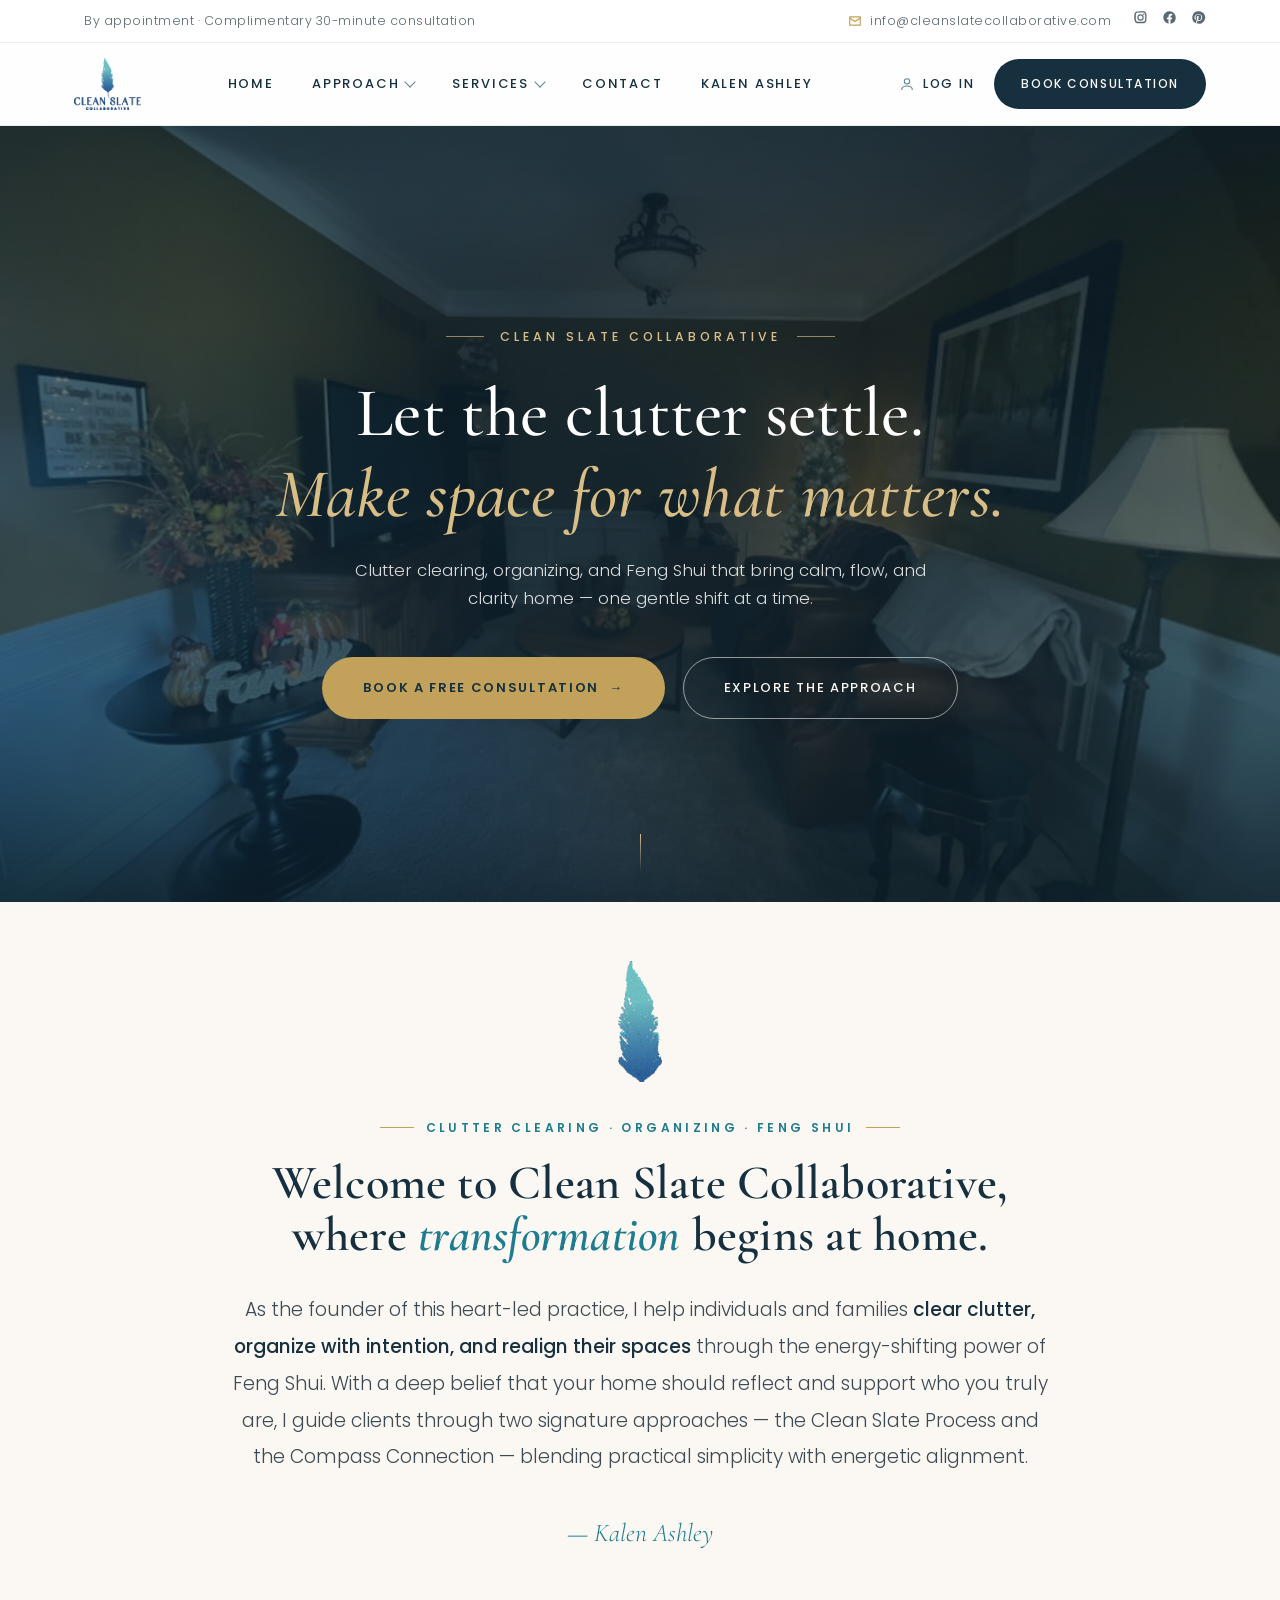
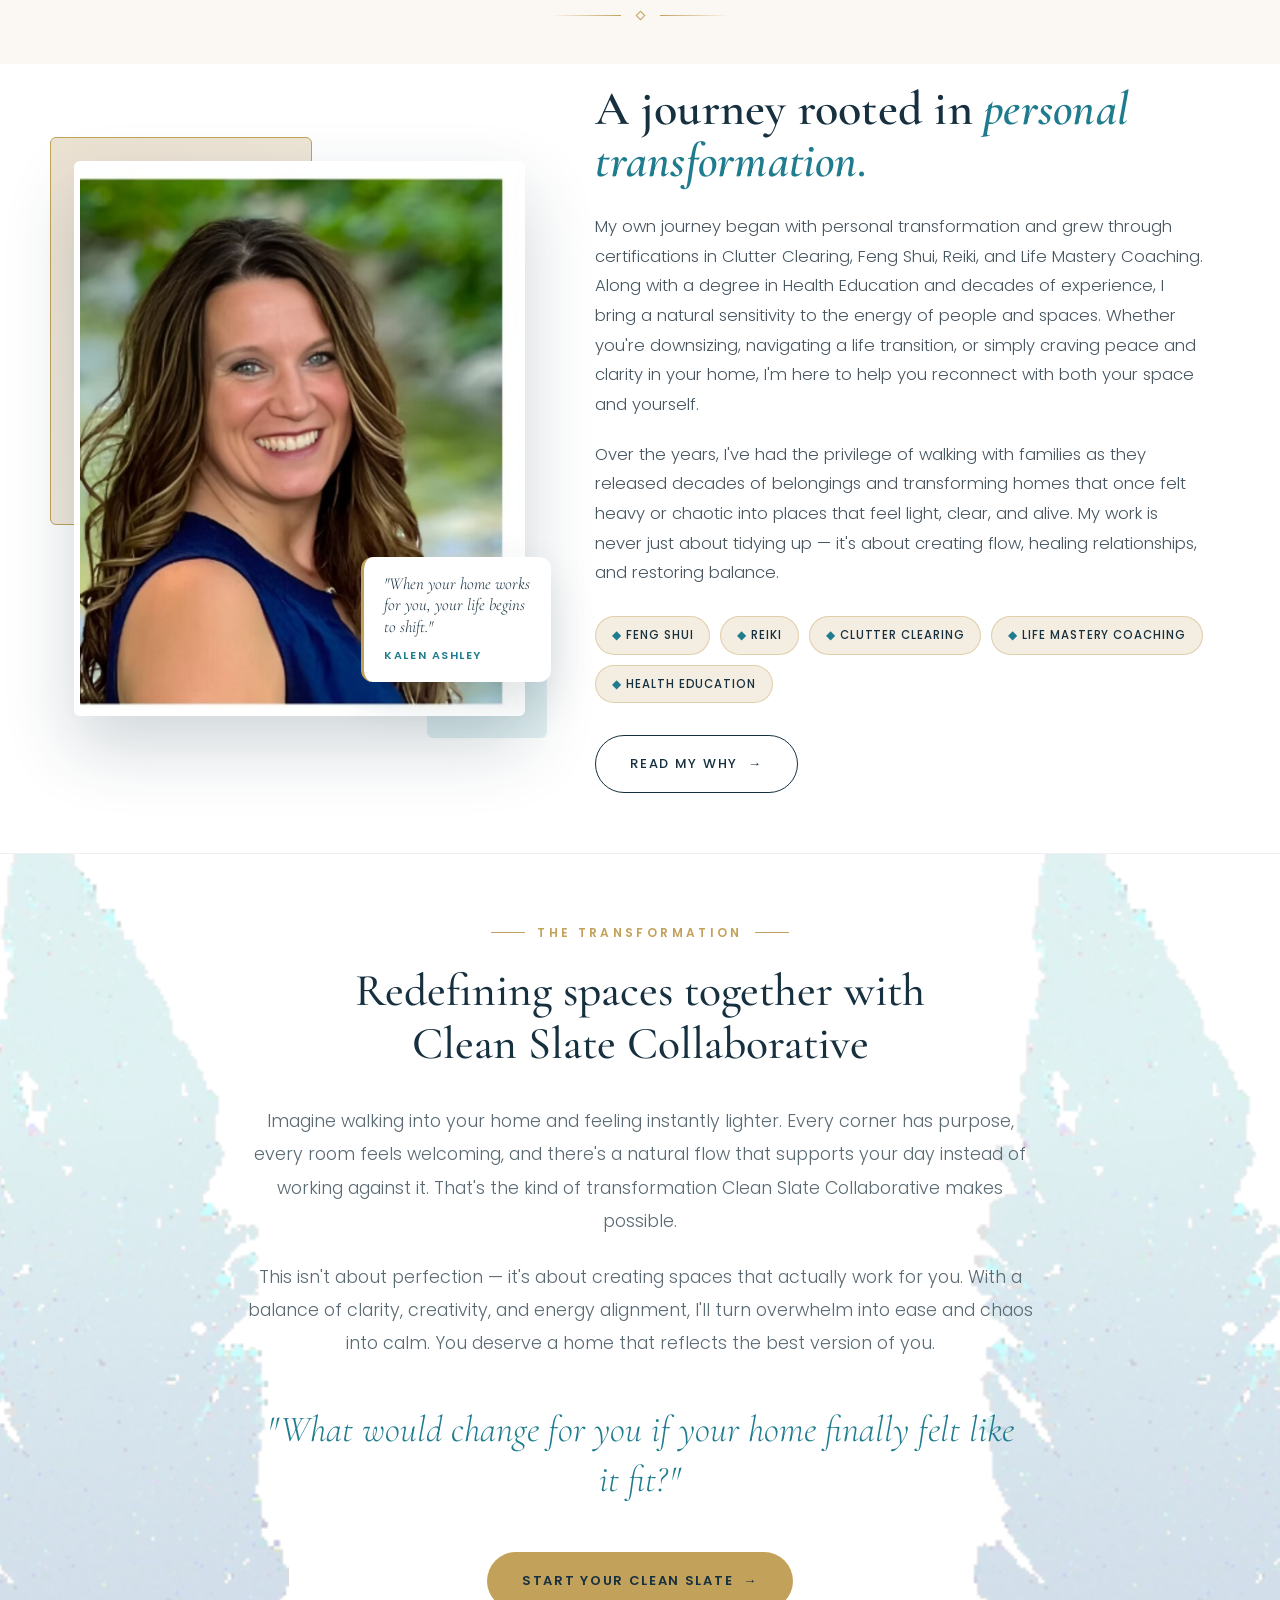
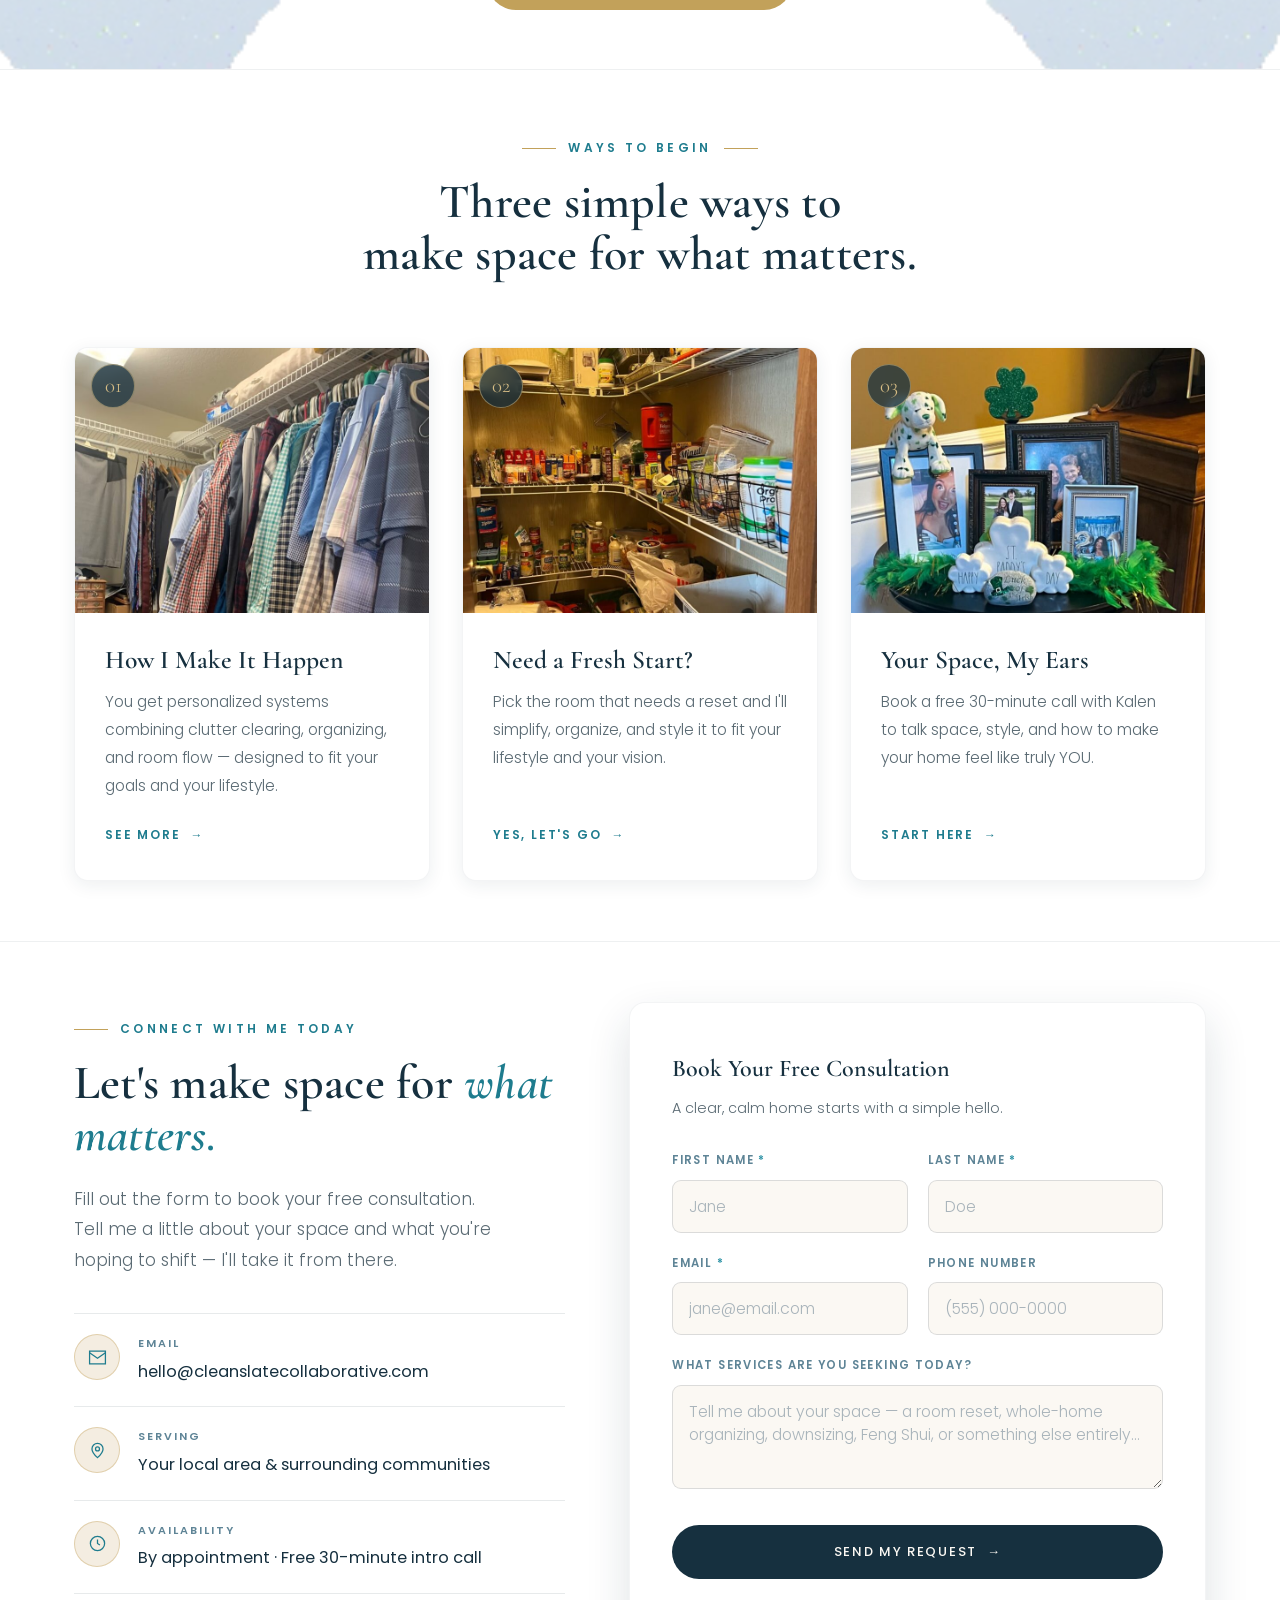
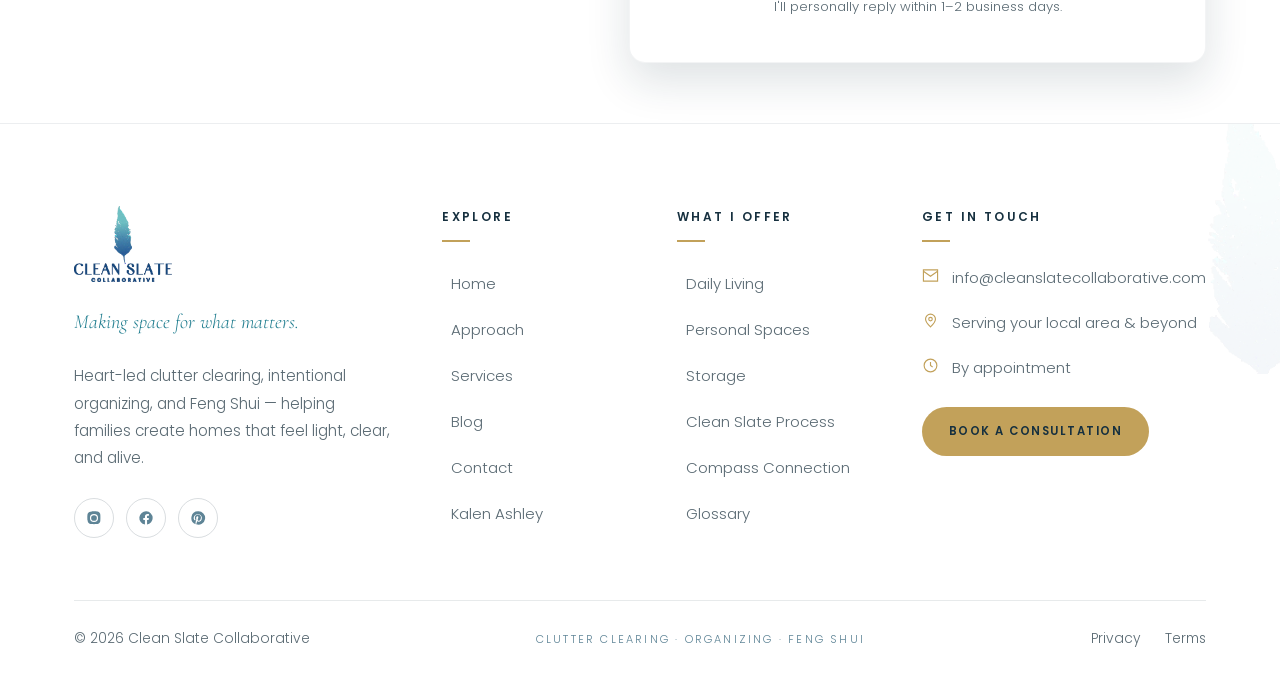
==== index.html @ 0f239eba "Increase opacity of background element for enhanced visibility" ====
<!doctype html>
<html lang="en">
  <head>
    <meta charset="UTF-8" />
    <meta name="viewport" content="width=device-width, initial-scale=1.0" />
    <title>Clean Slate Collaborative — Making Space for What Matters</title>
    <meta
      name="description"
      content="Clutter clearing, organizing, and Feng Shui that bring calm, flow, and clarity home. Clean Slate Collaborative helps you make space for what matters."
    />
    <link rel="preconnect" href="https://fonts.googleapis.com" />
    <link rel="preconnect" href="https://fonts.gstatic.com" crossorigin />
    <link
      href="https://fonts.googleapis.com/css2?family=Cormorant+Garamond:ital,wght@0,400;0,500;0,600;0,700;1,400;1,500&family=Poppins:wght@300;400;500;600&display=swap"
      rel="stylesheet"
    />
    <style>
      /* ============ DESIGN SYSTEM ============ */
      :root {
        --navy: #16303f; /* primary deep slate */
        --navy-2: #1e3e50;
        --navy-3: #24485c;
        --steel: #5e8496; /* muted blue-gray (brand secondary) */
        --steel-soft: #9fb8c4;
        --teal: #2e93a6; /* feather accent */
        --teal-deep: #1e7c8e;
        --gold: #c2a15a; /* premium brass hairline */
        --gold-soft: #d8be86;
        --cream: #fbf8f3; /* base background */
        --cream-2: #f4ede1; /* alt section */
        --sand: #ece2d2;
        --ink: #26333b; /* body text on light */
        --ink-soft: #5a6a73; /* muted text */
        --white: #ffffff;
        --serif: "Cormorant Garamond", Georgia, "Times New Roman", serif;
        --sans:
          "Poppins", -apple-system, BlinkMacSystemFont, "Segoe UI", sans-serif;
        --shadow-sm: 0 4px 18px rgba(22, 48, 63, 0.08);
        --shadow-md: 0 18px 44px rgba(22, 48, 63, 0.14);
        --shadow-lg: 0 30px 70px rgba(22, 48, 63, 0.2);
        --ease: cubic-bezier(0.22, 0.61, 0.36, 1);
      }
      * {
        margin: 0;
        padding: 0;
        box-sizing: border-box;
      }
      html {
        scroll-behavior: smooth;
      }
      body {
        font-family: var(--sans);
        font-weight: 300;
        color: var(--ink);
        background: var(--cream);
        line-height: 1.8;
        font-size: 16.5px;
        -webkit-font-smoothing: antialiased;
        overflow-x: hidden;
      }
      img {
        max-width: 100%;
        display: block;
      }
      a {
        text-decoration: none;
        color: inherit;
      }
      .container {
        max-width: 1200px;
        margin: 0 auto;
        padding: 0 34px;
      }

      /* selection + scrollbar */
      ::selection {
        background: var(--teal);
        color: #fff;
      }

      /* Eyebrow */
      .eyebrow {
        font-family: var(--sans);
        font-weight: 600;
        font-size: 12px;
        letter-spacing: 0.28em;
        text-transform: uppercase;
        color: var(--teal-deep);
        display: inline-flex;
        align-items: center;
        gap: 12px;
      }
      .eyebrow::before {
        content: "";
        width: 34px;
        height: 1px;
        background: var(--gold);
        display: inline-block;
      }
      .eyebrow.center {
        justify-content: center;
      }
      .eyebrow.center::after {
        content: "";
        width: 34px;
        height: 1px;
        background: var(--gold);
        display: inline-block;
      }
      .eyebrow.light {
        color: var(--gold-soft);
      }

      /* Section title */
      .s-title {
        font-family: var(--serif);
        font-weight: 600;
        color: var(--navy);
        font-size: clamp(2rem, 4vw, 3rem);
        line-height: 1.08;
        letter-spacing: 0.005em;
      }
      .s-title .accent {
        color: var(--teal-deep);
        font-style: italic;
      }
      .lead {
        color: var(--ink-soft);
        font-size: 1.06rem;
        font-weight: 300;
      }

      /* Buttons */
      .btn {
        font-family: var(--sans);
        font-weight: 500;
        font-size: 13px;
        letter-spacing: 0.13em;
        text-transform: uppercase;
        padding: 16px 34px;
        border-radius: 40px;
        display: inline-flex;
        align-items: center;
        gap: 10px;
        cursor: pointer;
        border: 1.5px solid transparent;
        transition: 0.4s var(--ease);
        white-space: nowrap;
      }
      .btn .ar {
        transition: transform 0.4s var(--ease);
      }
      .btn:hover .ar {
        transform: translateX(5px);
      }
      .btn-primary {
        background: var(--navy);
        color: var(--cream);
      }
      .btn-primary:hover {
        background: var(--teal-deep);
        box-shadow: 0 14px 30px rgba(30, 124, 142, 0.32);
        transform: translateY(-2px);
      }
      .btn-ghost {
        background: transparent;
        color: var(--cream);
        border-color: rgba(255, 255, 255, 0.55);
      }
      .btn-ghost:hover {
        background: rgba(255, 255, 255, 0.12);
        border-color: #fff;
      }
      .btn-outline {
        background: transparent;
        color: var(--navy);
        border-color: var(--navy);
      }
      .btn-outline:hover {
        background: var(--navy);
        color: var(--cream);
        transform: translateY(-2px);
      }
      .btn-gold {
        background: var(--gold);
        color: var(--navy);
        font-weight: 600;
      }
      .btn-gold:hover {
        background: var(--gold-soft);
        transform: translateY(-2px);
      }

      /* ============ TOP UTILITY BAR ============ */
      .topbar {
        background: var(--white);
        color: var(--ink-soft);
        font-size: 12.5px;
        letter-spacing: 0.04em;
        border-bottom: 1px solid rgba(22, 48, 63, 0.08);
      }
      .topbar .container {
        display: flex;
        justify-content: space-between;
        align-items: center;
        height: 42px;
      }
      .topbar .tb-left {
        display: flex;
        align-items: center;
        gap: 10px;
        font-weight: 300;
      }
      .topbar .tb-left .dot {
        color: var(--gold);
      }
      .topbar .tb-right {
        display: flex;
        align-items: center;
        gap: 22px;
      }
      .topbar a {
        color: var(--ink-soft);
        transition: 0.3s;
      }
      .topbar a:hover {
        color: var(--navy);
      }
      .tb-social {
        display: flex;
        gap: 14px;
        align-items: center;
      }
      .tb-social svg {
        width: 15px;
        height: 15px;
        fill: currentColor;
      }
      .tb-email {
        display: inline-flex;
        align-items: center;
        gap: 8px;
      }
      .tb-email svg {
        width: 14px;
        height: 14px;
        fill: var(--gold);
      }

      /* ============ NAVBAR ============ */
      .nav {
        position: sticky;
        top: 0;
        z-index: 100;
        background: rgba(255, 255, 255, 0.85);
        backdrop-filter: blur(14px);
        -webkit-backdrop-filter: blur(14px);
        border-bottom: 1px solid rgba(22, 48, 63, 0.08);
        transition: 0.4s var(--ease);
      }
      .nav.scrolled {
        background: rgba(255, 255, 255, 0.97);
        box-shadow: 0 10px 30px rgba(22, 48, 63, 0.09);
      }
      .nav .container {
        display: flex;
        align-items: center;
        justify-content: space-between;
        height: 82px;
        transition: height 0.4s var(--ease);
      }
      .nav.scrolled .container {
        height: 70px;
      }
      .brand {
        display: flex;
        align-items: center;
        gap: 0;
      }
      .brand img {
        height: 52px;
        width: auto;
        transition: height 0.4s var(--ease);
      }
      .nav.scrolled .brand img {
        height: 44px;
      }
      .nav-links {
        display: flex;
        align-items: center;
        gap: 6px;
        list-style: none;
      }
      .nav-links > li {
        position: relative;
      }
      .nav-links > li > a {
        font-family: var(--sans);
        font-weight: 500;
        font-size: 13px;
        letter-spacing: 0.14em;
        text-transform: uppercase;
        color: var(--navy);
        padding: 12px 16px;
        display: inline-flex;
        align-items: center;
        gap: 7px;
        position: relative;
      }
      .nav-links > li > a .caret {
        width: 8px;
        height: 8px;
        border-right: 1.5px solid var(--steel);
        border-bottom: 1.5px solid var(--steel);
        transform: rotate(45deg);
        margin-top: -3px;
        transition: 0.3s;
      }
      .nav-links > li > a::after {
        content: "";
        position: absolute;
        left: 16px;
        right: 16px;
        bottom: 6px;
        height: 1.5px;
        background: var(--teal);
        transform: scaleX(0);
        transform-origin: left;
        transition: transform 0.38s var(--ease);
      }
      .nav-links > li > a:hover {
        color: var(--teal-deep);
      }
      .nav-links > li > a:hover::after {
        transform: scaleX(1);
      }
      .nav-links > li.has-dd:hover > a .caret {
        transform: rotate(225deg);
        border-color: var(--teal-deep);
      }

      /* Dropdown */
      .dropdown {
        position: absolute;
        top: calc(100% - 6px);
        left: 50%;
        transform: translateX(-50%) translateY(12px);
        min-width: 236px;
        background: #fff;
        border-radius: 10px;
        box-shadow: var(--shadow-md);
        padding: 12px;
        opacity: 0;
        visibility: hidden;
        transition: 0.32s var(--ease);
        border: 1px solid rgba(22, 48, 63, 0.06);
      }
      .dropdown::before {
        content: "";
        position: absolute;
        top: -7px;
        left: 50%;
        transform: translateX(-50%) rotate(45deg);
        width: 14px;
        height: 14px;
        background: #fff;
        border-left: 1px solid rgba(22, 48, 63, 0.06);
        border-top: 1px solid rgba(22, 48, 63, 0.06);
      }
      .nav-links > li.has-dd:hover .dropdown {
        opacity: 1;
        visibility: visible;
        transform: translateX(-50%) translateY(0);
      }
      .dropdown a {
        display: flex;
        align-items: center;
        gap: 12px;
        padding: 13px 16px;
        border-radius: 7px;
        font-size: 13.5px;
        font-weight: 400;
        color: var(--navy);
        letter-spacing: 0.02em;
        transition: 0.25s;
      }
      .dropdown a .di {
        width: 6px;
        height: 6px;
        border-radius: 50%;
        background: var(--gold);
        opacity: 0.55;
        transition: 0.25s;
      }
      .dropdown a:hover {
        background: var(--cream-2);
        color: var(--teal-deep);
        padding-left: 20px;
      }
      .dropdown a:hover .di {
        background: var(--teal);
        opacity: 1;
      }
      .dd-title {
        font-size: 11px;
        letter-spacing: 0.22em;
        text-transform: uppercase;
        color: var(--steel);
        padding: 6px 16px 10px;
        font-weight: 600;
      }

      .nav-right {
        display: flex;
        align-items: center;
        gap: 20px;
      }
      .nav-login {
        font-family: var(--sans);
        font-weight: 500;
        font-size: 12.5px;
        letter-spacing: 0.14em;
        text-transform: uppercase;
        color: var(--navy);
        display: inline-flex;
        align-items: center;
        gap: 8px;
        transition: 0.3s;
      }
      .nav-login svg {
        width: 16px;
        height: 16px;
        fill: none;
        stroke: var(--steel);
        stroke-width: 1.6;
      }
      .nav-login:hover {
        color: var(--teal-deep);
      }
      .nav-cta {
        padding: 13px 26px;
        font-size: 12px;
      }
      .hamburger {
        display: none;
        flex-direction: column;
        gap: 5px;
        background: none;
        border: none;
        cursor: pointer;
        padding: 8px;
      }
      .hamburger span {
        width: 26px;
        height: 2px;
        background: var(--navy);
        transition: 0.3s;
        border-radius: 2px;
      }

      /* ============ HERO — Settling (photo background) ============ */
      .settle-hero {
        position: relative;
        min-height: calc(100vh - 124px);
        display: flex;
        align-items: center;
        justify-content: center;
        overflow: hidden;
        isolation: isolate;
        background: var(--navy);
      }
      .settle-bg {
        position: absolute;
        inset: 0;
        z-index: 0;
        background: url("assets/hero.jpg") center 38% / cover no-repeat;
        animation: settleKenBurns 22s ease-in-out infinite alternate;
        will-change: transform;
      }
      @keyframes settleKenBurns {
        from {
          transform: scale(1.02);
        }
        to {
          transform: scale(1.13);
        }
      }
      .settle-overlay {
        position: absolute;
        inset: 0;
        z-index: 1;
        pointer-events: none;
        background:
          radial-gradient(
            62% 56% at 50% 44%,
            rgba(15, 34, 45, 0.86) 0%,
            rgba(16, 38, 50, 0.6) 55%,
            rgba(16, 38, 50, 0.3) 100%
          ),
          linear-gradient(
            180deg,
            rgba(15, 34, 45, 0.6) 0%,
            rgba(15, 34, 45, 0.22) 26%,
            rgba(15, 34, 45, 0.42) 70%,
            rgba(11, 26, 35, 0.86) 100%
          );
      }
      .settle-feather {
        position: absolute;
        right: -8%;
        top: 50%;
        transform: translateY(-50%);
        width: clamp(280px, 34vw, 560px);
        opacity: 0.07;
        filter: blur(1px);
        z-index: 2;
        pointer-events: none;
        mix-blend-mode: soft-light;
      }
      .settle-hero .container {
        max-width: 1200px;
        width: 100%;
      }
      .settle-inner {
        position: relative;
        z-index: 3;
        max-width: 760px;
        margin: 0 auto;
        padding: 64px 0 56px;
        text-align: center;
      }
      .settle-eyebrow {
        display: inline-flex;
        align-items: center;
        gap: 16px;
        justify-content: center;
        font-family: var(--sans);
        font-size: 12.5px;
        font-weight: 500;
        letter-spacing: 0.32em;
        text-transform: uppercase;
        color: var(--gold-soft);
        opacity: 0;
        animation: settleFadeUp 0.9s var(--ease) 0.15s forwards;
      }
      .settle-line {
        width: 38px;
        height: 1px;
        background: var(--gold-soft);
        opacity: 0.65;
      }
      .settle-title {
        font-family: var(--serif);
        font-weight: 500;
        font-size: clamp(2.5rem, 5.4vw, 4.9rem);
        line-height: 1.08;
        letter-spacing: 0.005em;
        color: #fff;
        margin: 28px 0 26px;
        opacity: 0;
        animation: settleFadeUp 1s var(--ease) 0.38s forwards;
      }
      .settle-title em {
        display: block;
        font-style: italic;
        color: var(--gold-soft);
        margin-top: 6px;
      }
      .settle-sub {
        font-family: var(--sans);
        font-weight: 300;
        font-size: clamp(1.02rem, 1.3vw, 1.22rem);
        line-height: 1.68;
        color: rgba(255, 255, 255, 0.84);
        max-width: 600px;
        margin: 0 auto 44px;
        opacity: 0;
        animation: settleFadeUp 1s var(--ease) 0.64s forwards;
      }
      .settle-cta {
        display: flex;
        gap: 18px;
        justify-content: center;
        flex-wrap: wrap;
        opacity: 0;
        animation: settleFadeUp 1s var(--ease) 0.9s forwards;
      }
      .settle-hero .btn {
        padding: 18px 40px;
        font-size: 13px;
      }
      @keyframes settleFadeUp {
        from {
          opacity: 0;
          transform: translateY(18px);
        }
        to {
          opacity: 1;
          transform: translateY(0);
        }
      }
      .settle-scroll {
        position: absolute;
        left: 50%;
        bottom: 30px;
        transform: translateX(-50%);
        z-index: 3;
        display: flex;
        align-items: center;
        opacity: 0;
        animation: settleFadeUp 1s var(--ease) 1.15s forwards;
      }
      .settle-scroll-line {
        width: 1px;
        height: 38px;
        background: linear-gradient(var(--gold-soft), transparent);
        animation: settleScrollPulse 2.4s infinite;
      }
      @keyframes settleScrollPulse {
        0% {
          opacity: 0.25;
          transform: scaleY(0.4);
          transform-origin: top;
        }
        50% {
          opacity: 1;
        }
        100% {
          opacity: 0.25;
          transform: scaleY(1);
          transform-origin: top;
        }
      }

      @media (prefers-reduced-motion: reduce) {
        .settle-bg {
          animation: none;
        }
        .settle-scroll-line {
          animation: none;
        }
        .settle-eyebrow,
        .settle-title,
        .settle-sub,
        .settle-cta,
        .settle-scroll {
          animation: none;
          opacity: 1;
          transform: none;
        }
      }

      @media (max-width: 900px) {
        .settle-feather {
          width: 44vw;
          opacity: 0.045;
        }
      }

      @media (max-width: 720px) {
        .settle-inner {
          padding: 48px 0 40px;
        }
        .settle-cta {
          flex-direction: column;
          align-items: stretch;
        }
        .settle-cta .btn {
          width: 100%;
          justify-content: center;
        }
        .settle-scroll {
          display: none;
        }
      }

      @media (max-width: 480px) {
        .settle-feather {
          display: none;
        }
        .settle-eyebrow {
          letter-spacing: 0.24em;
          font-size: 11px;
        }
        .settle-line {
          width: 24px;
        }
        .settle-hero .btn {
          padding: 16px 30px;
        }
      }

      @media (max-height: 700px) and (max-width: 900px) {
        .settle-hero {
          min-height: auto;
          padding: 100px 0 64px;
        }
      }

      /* ============ WELCOME ============ */
      .welcome {
        padding: 59px 0 45px;
        text-align: center;
        position: relative;
        background: var(--cream);
      }
      .welcome .feather-mark {
        width: 44px;
        margin: 0 auto 26px;
        opacity: 0.9;
      }
      .welcome h2 {
        margin: 20px auto 30px;
        max-width: 900px;
      }
      .welcome-intro {
        max-width: 820px;
        margin: 0 auto;
        font-size: 1.18rem;
        line-height: 1.95;
        color: #3c4a53;
        font-weight: 300;
      }
      .welcome-intro strong {
        font-weight: 500;
        color: var(--navy);
      }
      .signature {
        margin-top: 34px;
        font-family: var(--serif);
        font-style: italic;
        font-size: 1.6rem;
        color: var(--teal-deep);
      }
      .divider-orn {
        display: flex;
        align-items: center;
        justify-content: center;
        gap: 16px;
        margin: 56px auto 0;
      }
      .divider-orn span {
        height: 1px;
        width: 70px;
        background: linear-gradient(90deg, transparent, var(--gold));
      }
      .divider-orn span:last-child {
        background: linear-gradient(90deg, var(--gold), transparent);
      }
      .divider-orn .d {
        width: 7px;
        height: 7px;
        transform: rotate(45deg);
        border: 1px solid var(--gold);
      }

      /* ============ FOUNDER (two-column) ============ */
      .founder {
        padding: 20px 0 60px;
        background: var(--white);
      }
      .founder .grid {
        display: grid;
        grid-template-columns: 0.85fr 1.15fr;
        gap: 70px;
        align-items: center;
      }
      .founder-photo {
        position: relative;
      }
      .founder-photo .frame {
        position: relative;
        z-index: 2;
        border-radius: 6px;
        overflow: hidden;
        box-shadow: var(--shadow-lg);
        border: 6px solid #fff;
      }
      .founder-photo .frame img {
        width: 100%;
        aspect-ratio: 340/420;
        object-fit: cover;
        object-position: center top;
      }
      .founder-photo .block {
        position: absolute;
        left: -24px;
        top: -24px;
        width: 58%;
        height: 70%;
        background: linear-gradient(150deg, var(--sand), var(--cream-2));
        border: 1px solid var(--gold);
        border-radius: 6px;
        z-index: 1;
      }
      .founder-photo .tealblock {
        position: absolute;
        right: -22px;
        bottom: -22px;
        width: 120px;
        height: 120px;
        background: var(--teal);
        opacity: 0.14;
        border-radius: 6px;
        z-index: 1;
      }
      .founder-photo .quote-chip {
        position: absolute;
        right: -26px;
        bottom: 34px;
        z-index: 3;
        background: #fff;
        border-radius: 12px;
        box-shadow: var(--shadow-md);
        padding: 16px 20px;
        max-width: 190px;
        border-left: 3px solid var(--gold);
      }
      .founder-photo .quote-chip .q {
        font-family: var(--serif);
        font-style: italic;
        font-size: 1.05rem;
        color: var(--navy);
        line-height: 1.3;
      }
      .founder-photo .quote-chip .n {
        font-size: 11px;
        letter-spacing: 0.14em;
        text-transform: uppercase;
        color: var(--teal-deep);
        margin-top: 8px;
        font-weight: 600;
      }
      .founder-copy .eyebrow {
        margin-bottom: 20px;
      }
      .founder-copy h2 {
        margin-bottom: 24px;
      }
      .founder-copy p {
        margin-bottom: 20px;
        color: #485660;
        font-weight: 300;
      }
      .creds {
        display: flex;
        flex-wrap: wrap;
        gap: 10px;
        margin: 28px 0 32px;
      }
      .creds .chip {
        font-size: 11.5px;
        letter-spacing: 0.08em;
        text-transform: uppercase;
        color: var(--navy);
        background: var(--cream-2);
        border: 1px solid rgba(194, 161, 90, 0.4);
        padding: 8px 16px;
        border-radius: 30px;
        font-weight: 500;
      }
      .creds .chip span {
        color: var(--teal-deep);
      }

      /* ============ REDEFINING (navy statement band) ============ */
      .redefine {
        background: var(--white);
        color: var(--ink);
        padding: 59px 0;
        position: relative;
        overflow: hidden;
        text-align: center;
        border-top: 1px solid rgba(22, 48, 63, 0.07);
        border-bottom: 1px solid rgba(22, 48, 63, 0.07);
      }
      .redefine .feather-water {
        position: absolute;
        right: -40px;
        top: 50%;
        transform: translateY(-50%);
        height: 118%;
        opacity: 0.22;
        z-index: 0;
      }
      .redefine .feather-water.left {
        left: -60px;
        right: auto;
      }
      .redefine .container {
        position: relative;
        z-index: 2;
        max-width: 960px;
      }
      .redefine .eyebrow {
        color: var(--gold);
        justify-content: center;
      }
      .redefine .eyebrow::before,
      .redefine .eyebrow::after {
        background: var(--gold);
      }
      .redefine h2 {
        font-family: var(--serif);
        font-weight: 500;
        font-size: clamp(1.9rem, 3.6vw, 2.85rem);
        line-height: 1.16;
        margin: 22px 0 34px;
        color: var(--navy);
      }
      .redefine p {
        color: var(--ink-soft);
        font-size: 1.1rem;
        font-weight: 300;
        max-width: 800px;
        margin: 0 auto 22px;
        line-height: 1.9;
      }
      .pullquote {
        font-family: var(--serif);
        font-style: italic;
        font-size: clamp(1.6rem, 3vw, 2.3rem);
        color: var(--teal-deep);
        line-height: 1.35;
        margin: 44px auto 10px;
        max-width: 760px;
      }
      .redefine .btn {
        margin-top: 38px;
      }

      /* ============ WAYS / CARDS (three-column) ============ */
      .ways {
        padding: 59px 0 60px;
        background: var(--white);
        border-bottom: 1px solid rgba(22, 48, 63, 0.07);
      }
      .ways-head {
        text-align: center;
        max-width: 680px;
        margin: 0 auto 66px;
      }
      .ways-head h2 {
        margin-top: 18px;
      }
      .cards {
        display: grid;
        grid-template-columns: repeat(3, 1fr);
        gap: 32px;
      }
      .card {
        background: #fff;
        border-radius: 14px;
        overflow: hidden;
        box-shadow: var(--shadow-sm);
        transition: 0.5s var(--ease);
        display: flex;
        flex-direction: column;
        position: relative;
        border: 1px solid rgba(22, 48, 63, 0.05);
      }
      .card::before {
        content: "";
        position: absolute;
        top: 0;
        left: 0;
        right: 0;
        height: 3px;
        background: linear-gradient(90deg, var(--teal), var(--gold));
        transform: scaleX(0);
        transform-origin: left;
        transition: transform 0.5s var(--ease);
        z-index: 3;
      }
      .card:hover {
        transform: translateY(-10px);
        box-shadow: var(--shadow-lg);
      }
      .card:hover::before {
        transform: scaleX(1);
      }
      .card-img {
        position: relative;
        overflow: hidden;
        aspect-ratio: 4/3;
      }
      .card-img img {
        width: 100%;
        height: 100%;
        object-fit: cover;
        transition: transform 0.8s var(--ease);
      }
      .card:hover .card-img img {
        transform: scale(1.08);
      }
      .card-img .num {
        position: absolute;
        top: 16px;
        left: 16px;
        width: 44px;
        height: 44px;
        border-radius: 50%;
        background: rgba(22, 48, 63, 0.72);
        backdrop-filter: blur(4px);
        color: var(--gold-soft);
        font-family: var(--serif);
        font-size: 1.3rem;
        display: flex;
        align-items: center;
        justify-content: center;
        border: 1px solid rgba(216, 190, 134, 0.5);
      }
      .card-body {
        padding: 32px 30px 34px;
        display: flex;
        flex-direction: column;
        flex: 1;
      }
      .card-body h3 {
        font-family: var(--serif);
        font-weight: 600;
        font-size: 1.6rem;
        color: var(--navy);
        margin-bottom: 14px;
        line-height: 1.15;
      }
      .card-body p {
        font-size: 0.97rem;
        color: var(--ink-soft);
        font-weight: 300;
        flex: 1;
        margin-bottom: 24px;
      }
      .card-link {
        font-family: var(--sans);
        font-weight: 600;
        font-size: 12px;
        letter-spacing: 0.15em;
        text-transform: uppercase;
        color: var(--teal-deep);
        display: inline-flex;
        align-items: center;
        gap: 10px;
        align-self: flex-start;
        transition: 0.3s;
      }
      .card-link .ar {
        transition: transform 0.35s var(--ease);
      }
      .card-link:hover {
        color: var(--navy);
      }
      .card-link:hover .ar {
        transform: translateX(6px);
      }

      /* ============ CONTACT ============ */
      .contact {
        padding: 60px 0;
        background: var(--white);
        position: relative;
      }
      .contact .grid {
        display: grid;
        grid-template-columns: 0.92fr 1.08fr;
        gap: 64px;
        align-items: stretch;
      }
      .contact-info {
        padding: 8px 0;
      }
      .contact-info h2 {
        margin: 18px 0 22px;
      }
      .contact-info p.lead {
        margin-bottom: 38px;
        max-width: 420px;
      }
      .info-item {
        display: flex;
        gap: 18px;
        align-items: flex-start;
        padding: 20px 0;
        border-top: 1px solid rgba(22, 48, 63, 0.1);
      }
      .info-item:last-child {
        border-bottom: 1px solid rgba(22, 48, 63, 0.1);
      }
      .info-item .ic {
        flex: 0 0 46px;
        height: 46px;
        border-radius: 50%;
        background: var(--cream-2);
        border: 1px solid rgba(194, 161, 90, 0.4);
        display: flex;
        align-items: center;
        justify-content: center;
      }
      .info-item .ic svg {
        width: 19px;
        height: 19px;
        fill: none;
        stroke: var(--teal-deep);
        stroke-width: 1.6;
      }
      .info-item .it-label {
        font-size: 11px;
        letter-spacing: 0.18em;
        text-transform: uppercase;
        color: var(--steel);
        font-weight: 600;
        margin-bottom: 3px;
      }
      .info-item .it-val {
        font-size: 1.02rem;
        color: var(--navy);
        font-weight: 400;
      }
      .form-card {
        background: #fff;
        border-radius: 16px;
        box-shadow: var(--shadow-md);
        padding: 44px 42px;
        border: 1px solid rgba(22, 48, 63, 0.05);
      }
      .form-card .fc-title {
        font-family: var(--serif);
        font-size: 1.5rem;
        color: var(--navy);
        margin-bottom: 6px;
        font-weight: 600;
      }
      .form-card .fc-sub {
        font-size: 0.9rem;
        color: var(--ink-soft);
        margin-bottom: 28px;
      }
      .form-row {
        display: grid;
        grid-template-columns: 1fr 1fr;
        gap: 20px;
      }
      .field {
        margin-bottom: 20px;
        position: relative;
      }
      .field label {
        display: block;
        font-size: 11.5px;
        letter-spacing: 0.12em;
        text-transform: uppercase;
        color: var(--steel);
        font-weight: 600;
        margin-bottom: 9px;
      }
      .field label .req {
        color: var(--teal);
      }
      .field input,
      .field textarea,
      .field select {
        width: 100%;
        font-family: var(--sans);
        font-size: 0.98rem;
        font-weight: 300;
        color: var(--navy);
        background: var(--cream);
        border: 1px solid rgba(22, 48, 63, 0.14);
        border-radius: 9px;
        padding: 14px 16px;
        transition: 0.3s;
        outline: none;
      }
      .field textarea {
        resize: vertical;
        min-height: 104px;
      }
      .field input:focus,
      .field textarea:focus,
      .field select:focus {
        border-color: var(--teal);
        background: #fff;
        box-shadow: 0 0 0 4px rgba(46, 147, 166, 0.1);
      }
      .field input::placeholder,
      .field textarea::placeholder {
        color: #a9b4bb;
      }
      .form-card .btn {
        width: 100%;
        justify-content: center;
        margin-top: 6px;
      }
      .form-note {
        text-align: center;
        font-size: 0.82rem;
        color: var(--ink-soft);
        margin-top: 16px;
      }

      /* ============ FOOTER ============ */
      footer {
        background: var(--white);
        color: var(--ink-soft);
        padding: 82px 0 0;
        position: relative;
        overflow: hidden;
        border-top: 1px solid rgba(22, 48, 63, 0.08);
      }
      .footer-water {
        position: absolute;
        right: -30px;
        top: -30px;
        height: 280px;
        opacity: 0.05;
      }
      .footer-top {
        display: grid;
        grid-template-columns: 1.6fr 0.95fr 1fr 1.2fr;
        gap: 40px;
        padding-bottom: 60px;
        position: relative;
        z-index: 2;
      }
      .footer-brand img {
        height: 76px;
        margin-bottom: 22px;
      }
      .footer-brand p {
        font-size: 0.95rem;
        font-weight: 300;
        color: var(--ink-soft);
        line-height: 1.8;
        max-width: 320px;
        margin-bottom: 26px;
      }
      .footer-brand .fmini {
        font-family: var(--serif);
        font-style: italic;
        font-size: 1.25rem;
        color: var(--teal-deep);
        margin-bottom: 22px;
      }
      .f-social {
        display: flex;
        gap: 12px;
      }
      .f-social a {
        width: 40px;
        height: 40px;
        border-radius: 50%;
        border: 1px solid rgba(22, 48, 63, 0.16);
        display: flex;
        align-items: center;
        justify-content: center;
        transition: 0.35s;
      }
      .f-social a svg {
        width: 16px;
        height: 16px;
        fill: var(--steel);
        transition: 0.35s;
      }
      .f-social a:hover {
        background: var(--teal);
        border-color: var(--teal);
        transform: translateY(-3px);
      }
      .f-social a:hover svg {
        fill: #fff;
      }
      .footer-col h4 {
        font-family: var(--sans);
        font-size: 12px;
        letter-spacing: 0.2em;
        text-transform: uppercase;
        color: var(--navy);
        font-weight: 600;
        margin-bottom: 22px;
        position: relative;
        padding-bottom: 14px;
      }
      .footer-col h4::after {
        content: "";
        position: absolute;
        left: 0;
        bottom: 0;
        width: 28px;
        height: 2px;
        background: var(--gold);
      }
      .footer-col ul {
        list-style: none;
      }
      .footer-col ul li {
        margin-bottom: 13px;
      }
      .footer-col ul li a {
        font-size: 0.94rem;
        font-weight: 300;
        color: var(--ink-soft);
        transition: 0.3s;
        display: inline-flex;
        align-items: center;
        gap: 9px;
      }
      .footer-col ul li a::before {
        content: "";
        width: 0;
        height: 1px;
        background: var(--gold);
        transition: 0.3s;
      }
      .footer-col ul li a:hover {
        color: var(--navy);
      }
      .footer-col ul li a:hover::before {
        width: 14px;
      }
      .footer-contact .fc-line {
        display: flex;
        gap: 13px;
        margin-bottom: 18px;
        align-items: flex-start;
        font-size: 0.94rem;
        font-weight: 300;
      }
      .footer-contact .fc-line svg {
        width: 17px;
        height: 17px;
        fill: none;
        stroke: var(--gold);
        stroke-width: 1.6;
        flex-shrink: 0;
        margin-top: 3px;
      }
      .footer-contact .btn {
        margin-top: 8px;
        padding: 13px 26px;
        font-size: 11.5px;
      }
      .footer-bottom {
        border-top: 1px solid rgba(22, 48, 63, 0.1);
        padding: 26px 0;
        display: flex;
        justify-content: space-between;
        align-items: center;
        gap: 20px;
        flex-wrap: wrap;
        position: relative;
        z-index: 2;
      }
      .footer-bottom .copy {
        font-size: 0.86rem;
        font-weight: 300;
        color: var(--ink-soft);
      }
      .footer-bottom .copy a {
        color: var(--gold);
      }
      .footer-bottom .fb-tag {
        font-size: 11px;
        letter-spacing: 0.2em;
        text-transform: uppercase;
        color: var(--steel);
      }
      .footer-bottom .fb-links {
        display: flex;
        gap: 24px;
        font-size: 0.86rem;
      }
      .footer-bottom .fb-links a:hover {
        color: var(--navy);
      }

      /* ============ REVEAL ANIMATION ============ */
      .reveal {
        opacity: 0;
        transform: translateY(34px);
        transition:
          opacity 0.9s var(--ease),
          transform 0.9s var(--ease);
      }
      .reveal.in {
        opacity: 1;
        transform: none;
      }
      .reveal.d1 {
        transition-delay: 0.12s;
      }
      .reveal.d2 {
        transition-delay: 0.24s;
      }
      .reveal.d3 {
        transition-delay: 0.36s;
      }

      /* ============ RESPONSIVE ============ */
      @media (max-width: 980px) {
        .founder .grid,
        .contact .grid {
          grid-template-columns: 1fr;
          gap: 48px;
        }
        .founder-photo {
          max-width: 420px;
          margin: 0 auto;
        }
        .cards {
          grid-template-columns: 1fr;
          max-width: 440px;
          margin: 0 auto;
        }
        .footer-top {
          grid-template-columns: 1fr 1fr;
          gap: 40px;
        }
        .redefine .feather-water {
          display: none;
        }
      }
      @media (max-width: 860px) {
        .nav-links,
        .nav-login {
          display: none;
        }
        .hamburger {
          display: flex;
        }
        .topbar .tb-left {
          display: none;
        }
        .topbar .container {
          justify-content: center;
        }
        .mobile-menu {
          display: block;
        }
      }
      @media (max-width: 560px) {
        .container {
          padding: 0 22px;
        }
        .form-row {
          grid-template-columns: 1fr;
        }
        .footer-top {
          grid-template-columns: 1fr;
        }
        .footer-bottom {
          flex-direction: column;
          text-align: center;
        }
        .hero-cta {
          flex-direction: column;
        }
        .hero-cta .btn {
          width: 100%;
          justify-content: center;
        }
        .divider-orn span {
          width: 44px;
        }
      }

      /* Mobile menu */
      .mobile-menu {
        position: fixed;
        inset: 0;
        background: var(--white);
        z-index: 200;
        padding: 32px;
        transform: translateX(100%);
        transition: 0.45s var(--ease);
        display: none;
        flex-direction: column;
        box-shadow: var(--shadow-lg);
      }
      .mobile-menu.open {
        transform: translateX(0);
      }
      .mm-head {
        display: flex;
        justify-content: space-between;
        align-items: center;
        margin-bottom: 40px;
      }
      .mm-head img {
        height: 92px;
      }
      .mm-close {
        background: none;
        border: none;
        color: var(--navy);
        font-size: 34px;
        cursor: pointer;
        line-height: 1;
      }
      .mobile-menu a {
        color: var(--navy);
        font-family: var(--serif);
        font-size: 1.7rem;
        padding: 14px 0;
        border-bottom: 1px solid rgba(22, 48, 63, 0.1);
        display: block;
      }
      .mobile-menu a:hover {
        color: var(--teal-deep);
        padding-left: 8px;
      }
      .mm-sub {
        font-size: 1.05rem !important;
        color: var(--ink-soft) !important;
        font-family: var(--sans) !important;
        padding: 8px 0 8px 20px !important;
        border: none !important;
      }
    </style>
  </head>
  <body id="top">
    <!-- ============ TOP UTILITY BAR ============ -->
    <div class="topbar">
      <div class="container">
        <div class="tb-left">
          <span class="dot"></span> By appointment · Complimentary 30-minute
          consultation
        </div>
        <div class="tb-right">
          <a class="tb-email" href="mailto:info@cleanslatecollaborative.com"
            ><svg viewBox="0 0 24 24">
              <path
                d="M2 4h20v16H2V4zm2 2v.5l8 5 8-5V6H4zm16 3-8 5-8-5v9h16V9z"
              />
            </svg>
            info@cleanslatecollaborative.com</a
          >
          <div class="tb-social">
            <a href="#" aria-label="Instagram"
              ><svg viewBox="0 0 24 24">
                <path
                  d="M12 2c2.7 0 3 0 4.1.1 1 0 1.7.2 2.3.4.6.3 1.1.6 1.6 1.1.5.5.8 1 1.1 1.6.2.6.4 1.3.4 2.3.1 1.1.1 1.4.1 4.1s0 3-.1 4.1c0 1-.2 1.7-.4 2.3-.3.6-.6 1.1-1.1 1.6-.5.5-1 .8-1.6 1.1-.6.2-1.3.4-2.3.4-1.1.1-1.4.1-4.1.1s-3 0-4.1-.1c-1 0-1.7-.2-2.3-.4-.6-.3-1.1-.6-1.6-1.1-.5-.5-.8-1-1.1-1.6-.2-.6-.4-1.3-.4-2.3C2 15 2 14.7 2 12s0-3 .1-4.1c0-1 .2-1.7.4-2.3.3-.6.6-1.1 1.1-1.6.5-.5 1-.8 1.6-1.1.6-.2 1.3-.4 2.3-.4C9 2 9.3 2 12 2zm0 1.8c-2.7 0-3 0-4 .1-.8 0-1.2.2-1.5.3-.4.1-.7.3-1 .6-.3.3-.5.6-.6 1-.1.3-.3.7-.3 1.5-.1 1-.1 1.3-.1 4s0 3 .1 4c0 .8.2 1.2.3 1.5.1.4.3.7.6 1 .3.3.6.5 1 .6.3.1.7.3 1.5.3 1 .1 1.3.1 4 .1s3 0 4-.1c.8 0 1.2-.2 1.5-.3.4-.1.7-.3 1-.6.3-.3.5-.6.6-1 .1-.3.3-.7.3-1.5.1-1 .1-1.3.1-4s0-3-.1-4c0-.8-.2-1.2-.3-1.5-.1-.4-.3-.7-.6-1-.3-.3-.6-.5-1-.6-.3-.1-.7-.3-1.5-.3-1-.1-1.3-.1-4-.1zm0 3.1a5.1 5.1 0 1 1 0 10.2 5.1 5.1 0 0 1 0-10.2zm0 1.8a3.3 3.3 0 1 0 0 6.6 3.3 3.3 0 0 0 0-6.6zm5.3-3.1a1.2 1.2 0 1 1 0 2.4 1.2 1.2 0 0 1 0-2.4z"
                /></svg
            ></a>
            <a href="#" aria-label="Facebook"
              ><svg viewBox="0 0 24 24">
                <path
                  d="M22 12a10 10 0 1 0-11.6 9.9v-7H7.9V12h2.5V9.8c0-2.5 1.5-3.9 3.8-3.9 1.1 0 2.2.2 2.2.2v2.5h-1.3c-1.2 0-1.6.8-1.6 1.6V12h2.8l-.4 2.9h-2.3v7A10 10 0 0 0 22 12z"
                /></svg
            ></a>
            <a href="#" aria-label="Pinterest"
              ><svg viewBox="0 0 24 24">
                <path
                  d="M12 2a10 10 0 0 0-3.6 19.3c-.1-.8-.2-2 0-2.9l1.2-5s-.3-.6-.3-1.5c0-1.4.8-2.5 1.9-2.5.9 0 1.3.7 1.3 1.5 0 .9-.6 2.2-.9 3.5-.2 1 .5 1.9 1.6 1.9 1.9 0 3.2-2.4 3.2-5.3 0-2.2-1.5-3.8-4.2-3.8a4.7 4.7 0 0 0-4.9 4.7c0 .9.3 1.5.7 2 .2.2.2.3.1.5l-.2.9c-.1.3-.3.4-.6.2-1.2-.5-1.8-1.9-1.8-3.5 0-2.6 2.2-5.7 6.5-5.7 3.5 0 5.8 2.5 5.8 5.2 0 3.5-2 6.2-4.9 6.2-1 0-1.9-.5-2.2-1.1l-.6 2.4c-.2.8-.7 1.7-1 2.3A10 10 0 1 0 12 2z"
                /></svg
            ></a>
          </div>
        </div>
      </div>
    </div>

    <!-- ============ NAVBAR ============ -->
    <nav class="nav" id="nav">
      <div class="container">
        <a href="#top" class="brand"
          ><img src="assets/logo_color.png" alt="Clean Slate Collaborative"
        /></a>
        <ul class="nav-links">
          <li><a href="#top">Home</a></li>
          <li class="has-dd">
            <a href="#approach">Approach <i class="caret"></i></a>
            <div class="dropdown">
              <div class="dd-title">The Approach</div>
              <a href="#approach"><i class="di"></i>Clean Slate Process</a>
              <a href="#approach"><i class="di"></i>Compass Connection</a>
              <a href="#approach"><i class="di"></i>Glossary</a>
            </div>
          </li>
          <li class="has-dd">
            <a href="#services">Services <i class="caret"></i></a>
            <div class="dropdown">
              <div class="dd-title">Services</div>
              <a href="#services"><i class="di"></i>Daily Living</a>
              <a href="#services"><i class="di"></i>Personal Spaces</a>
              <a href="#services"><i class="di"></i>Storage</a>
            </div>
          </li>
          <li><a href="#contact">Contact</a></li>
          <li><a href="#founder">Kalen Ashley</a></li>
        </ul>
        <div class="nav-right">
          <a href="#" class="nav-login"
            ><svg viewBox="0 0 24 24">
              <circle cx="12" cy="8" r="4" />
              <path d="M4 21c0-4 4-6 8-6s8 2 8 6" />
            </svg>
            Log In</a
          >
          <a href="#contact" class="btn btn-primary nav-cta"
            >Book Consultation</a
          >
          <button class="hamburger" id="hamburger" aria-label="Menu">
            <span></span><span></span><span></span>
          </button>
        </div>
      </div>
    </nav>

    <!-- Mobile menu -->
    <div class="mobile-menu" id="mobileMenu">
      <div class="mm-head">
        <img src="assets/logo_color.png" alt="Clean Slate Collaborative" />
        <button class="mm-close" id="mmClose">&times;</button>
      </div>
      <a href="#top">Home</a>
      <a href="#approach">Approach</a>
      <a class="mm-sub" href="#approach">Clean Slate Process</a>
      <a class="mm-sub" href="#approach">Compass Connection</a>
      <a class="mm-sub" href="#approach">Glossary</a>
      <a href="#services">Services</a>
      <a class="mm-sub" href="#services"
        >Daily Living · Personal Spaces · Storage</a
      >
      <a href="#contact">Contact</a>
      <a href="#founder">Kalen Ashley</a>
      <a href="#contact" style="color: var(--gold)"
        >Book a Consultation →</a
      >
    </div>

    <!-- ============ HERO ============ -->
    <header class="hero settle-hero" id="hero">
      <div class="settle-bg" aria-hidden="true"></div>
      <div class="settle-overlay" aria-hidden="true"></div>
      <img
        src="assets/feather_white.png"
        class="settle-feather"
        alt=""
        aria-hidden="true"
      />
      <div class="container">
        <div class="settle-inner">
          <span class="settle-eyebrow">
            <span class="settle-line"></span>
            Clean Slate Collaborative
            <span class="settle-line"></span>
          </span>
          <h1 class="settle-title">
            Let the clutter settle.
            <em>Make space for what matters.</em>
          </h1>
          <p class="settle-sub">
            Clutter clearing, organizing, and Feng Shui that bring calm,
            flow, and clarity home — one gentle shift at a time.
          </p>
          <div class="settle-cta">
            <a href="#contact" class="btn btn-gold"
              >Book a Free Consultation <span class="ar">→</span></a
            >
            <a href="#approach" class="btn btn-ghost">Explore the Approach</a>
          </div>
        </div>
      </div>
      <div class="settle-scroll" aria-hidden="true">
        <span class="settle-scroll-line"></span>
      </div>
    </header>

    <!-- ============ WELCOME ============ -->
    <section class="welcome" id="welcome">
      <div class="container">
        <img src="assets/feather_icon.png" class="feather-mark reveal" alt="" />
        <span class="eyebrow center reveal"
          >Clutter Clearing · Organizing · Feng Shui</span
        >
        <h2 class="s-title reveal">
          Welcome to Clean Slate Collaborative,<br />where
          <span class="accent">transformation</span> begins at home.
        </h2>
        <p class="welcome-intro reveal d1">
          As the founder of this heart-led practice, I help individuals and
          families
          <strong
            >clear clutter, organize with intention, and realign their
            spaces</strong
          >
          through the energy-shifting power of Feng Shui. With a deep belief
          that your home should reflect and support who you truly are, I guide
          clients through two signature approaches — the Clean Slate Process and
          the Compass Connection — blending practical simplicity with energetic
          alignment.
        </p>
        <div class="signature reveal d1">— Kalen Ashley</div>
        <div class="divider-orn reveal d2">
          <span></span><i class="d"></i><span></span>
        </div>
      </div>
    </section>

    <!-- ============ FOUNDER (two-column) ============ -->
    <section class="founder" id="founder">
      <div class="container">
        <div class="grid">
          <div class="founder-photo reveal">
            <div class="block"></div>
            <div class="tealblock"></div>
            <div class="frame">
              <img
                src="assets/founder.jpg"
                alt="Kalen Ashley, founder of Clean Slate Collaborative"
              />
            </div>
            <div class="quote-chip">
              <div class="q">
                "When your home works for you, your life begins to shift."
              </div>
              <div class="n">Kalen Ashley</div>
            </div>
          </div>
          <div class="founder-copy">
            <!-- <span class="eyebrow reveal">My Why</span> -->
            <h2 class="s-title reveal">
              A journey rooted in
              <span class="accent">personal transformation.</span>
            </h2>
            <p class="reveal d1">
              My own journey began with personal transformation and grew through
              certifications in Clutter Clearing, Feng Shui, Reiki, and Life
              Mastery Coaching. Along with a degree in Health Education and
              decades of experience, I bring a natural sensitivity to the energy
              of people and spaces. Whether you're downsizing, navigating a life
              transition, or simply craving peace and clarity in your home, I'm
              here to help you reconnect with both your space and yourself.
            </p>
            <p class="reveal d1">
              Over the years, I've had the privilege of walking with families as
              they released decades of belongings and transforming homes that
              once felt heavy or chaotic into places that feel light, clear, and
              alive. My work is never just about tidying up — it's about
              creating flow, healing relationships, and restoring balance.
            </p>
            <div class="creds reveal d2">
              <span class="chip"><span>◆</span> Feng Shui</span>
              <span class="chip"><span>◆</span> Reiki</span>
              <span class="chip"><span>◆</span> Clutter Clearing</span>
              <span class="chip"><span>◆</span> Life Mastery Coaching</span>
              <span class="chip"><span>◆</span> Health Education</span>
            </div>
            <a href="#approach" class="btn btn-outline reveal d2"
              >Read My Why <span class="ar">→</span></a
            >
          </div>
        </div>
      </div>
    </section>

    <!-- ============ REDEFINING (navy statement) ============ -->
    <section class="redefine" id="approach">
      <img src="assets/feather_icon.png" class="feather-water" alt="" />
      <img src="assets/feather_icon.png" class="feather-water left" alt="" />
      <div class="container">
        <span class="eyebrow center reveal">The Transformation</span>
        <h2 class="reveal">
          Redefining spaces together with<br />Clean Slate Collaborative
        </h2>
        <p class="reveal d1">
          Imagine walking into your home and feeling instantly lighter. Every
          corner has purpose, every room feels welcoming, and there's a natural
          flow that supports your day instead of working against it. That's the
          kind of transformation Clean Slate Collaborative makes possible.
        </p>
        <p class="reveal d1">
          This isn't about perfection — it's about creating spaces that actually
          work for you. With a balance of clarity, creativity, and energy
          alignment, I'll turn overwhelm into ease and chaos into calm. You
          deserve a home that reflects the best version of you.
        </p>
        <div class="pullquote reveal d2">
          "What would change for you if your home finally felt like it fit?"
        </div>
        <a href="#contact" class="btn btn-gold reveal d2"
          >Start Your Clean Slate <span class="ar">→</span></a
        >
      </div>
    </section>

    <!-- ============ WAYS / CARDS (three-column) ============ -->
    <section class="ways" id="services">
      <div class="container">
        <div class="ways-head">
          <span class="eyebrow center reveal">Ways to Begin</span>
          <h2 class="s-title reveal">
            Three simple ways to<br />make space for what matters.
          </h2>
        </div>
        <div class="cards">
          <article class="card reveal">
            <div class="card-img">
              <span class="num">01</span
              ><img
                src="assets/card-organize.jpg"
                alt="Personalized organizing systems"
              />
            </div>
            <div class="card-body">
              <h3>How I Make It Happen</h3>
              <p>
                You get personalized systems combining clutter clearing,
                organizing, and room flow — designed to fit your goals and your
                lifestyle.
              </p>
              <a href="#approach" class="card-link"
                >See More <span class="ar">→</span></a
              >
            </div>
          </article>
          <article class="card reveal d1">
            <div class="card-img">
              <span class="num">02</span
              ><img
                src="assets/card-freshstart.jpg"
                alt="Room reset and fresh start"
              />
            </div>
            <div class="card-body">
              <h3>Need a Fresh Start?</h3>
              <p>
                Pick the room that needs a reset and I'll simplify, organize,
                and style it to fit your lifestyle and your vision.
              </p>
              <a href="#contact" class="card-link"
                >Yes, Let's Go <span class="ar">→</span></a
              >
            </div>
          </article>
          <article class="card reveal d2">
            <div class="card-img">
              <span class="num">03</span
              ><img
                src="assets/card-consult.jpg"
                alt="Free consultation call"
              />
            </div>
            <div class="card-body">
              <h3>Your Space, My Ears</h3>
              <p>
                Book a free 30-minute call with Kalen to talk space, style, and
                how to make your home feel like truly YOU.
              </p>
              <a href="#contact" class="card-link"
                >Start Here <span class="ar">→</span></a
              >
            </div>
          </article>
        </div>
      </div>
    </section>

    <!-- ============ CONTACT ============ -->
    <section class="contact" id="contact">
      <div class="container">
        <div class="grid">
          <div class="contact-info">
            <span class="eyebrow reveal">Connect With Me Today</span>
            <h2 class="s-title reveal">
              Let's make space for <span class="accent">what matters.</span>
            </h2>
            <p class="lead reveal d1">
              Fill out the form to book your free consultation. Tell me a little
              about your space and what you're hoping to shift — I'll take it
              from there.
            </p>
            <div class="info-item reveal d1">
              <div class="ic">
                <svg viewBox="0 0 24 24">
                  <path d="M2 4h20v16H2z" />
                  <path d="m2 6 10 7 10-7" />
                </svg>
              </div>
              <div>
                <div class="it-label">Email</div>
                <div class="it-val">hello@cleanslatecollaborative.com</div>
              </div>
            </div>
            <div class="info-item reveal d2">
              <div class="ic">
                <svg viewBox="0 0 24 24">
                  <path
                    d="M12 21s-7-6.3-7-11a7 7 0 0 1 14 0c0 4.7-7 11-7 11z"
                  />
                  <circle cx="12" cy="10" r="2.5" />
                </svg>
              </div>
              <div>
                <div class="it-label">Serving</div>
                <div class="it-val">
                  Your local area &amp; surrounding communities
                </div>
              </div>
            </div>
            <div class="info-item reveal d2">
              <div class="ic">
                <svg viewBox="0 0 24 24">
                  <circle cx="12" cy="12" r="9" />
                  <path d="M12 7v5l3 2" />
                </svg>
              </div>
              <div>
                <div class="it-label">Availability</div>
                <div class="it-val">
                  By appointment · Free 30-minute intro call
                </div>
              </div>
            </div>
          </div>

          <form
            class="form-card reveal d1"
            onsubmit="return handleSubmit(event);"
          >
            <div class="fc-title">Book Your Free Consultation</div>
            <div class="fc-sub">
              A clear, calm home starts with a simple hello.
            </div>
            <div class="form-row">
              <div class="field">
                <label>First Name <span class="req">*</span></label
                ><input type="text" placeholder="Jane" required />
              </div>
              <div class="field">
                <label>Last Name <span class="req">*</span></label
                ><input type="text" placeholder="Doe" required />
              </div>
            </div>
            <div class="form-row">
              <div class="field">
                <label>Email <span class="req">*</span></label
                ><input type="email" placeholder="jane@email.com" required />
              </div>
              <div class="field">
                <label>Phone Number</label
                ><input type="tel" placeholder="(555) 000-0000" />
              </div>
            </div>
            <div class="field">
              <label>What services are you seeking today?</label>
              <textarea
                placeholder="Tell me about your space — a room reset, whole-home organizing, downsizing, Feng Shui, or something else entirely..."
              ></textarea>
            </div>
            <button type="submit" class="btn btn-primary">
              Send My Request <span class="ar">→</span>
            </button>
            <div class="form-note">
              I'll personally reply within 1–2 business days.
            </div>
          </form>
        </div>
      </div>
    </section>

    <!-- ============ FOOTER ============ -->
    <footer>
      <img src="assets/feather_icon.png" class="footer-water" alt="" />
      <div class="container">
        <div class="footer-top">
          <div class="footer-brand">
            <img src="assets/logo_color.png" alt="Clean Slate Collaborative" />
            <div class="fmini">Making space for what matters.</div>
            <p>
              Heart-led clutter clearing, intentional organizing, and Feng Shui
              — helping families create homes that feel light, clear, and alive.
            </p>
            <div class="f-social">
              <a href="#" aria-label="Instagram"
                ><svg viewBox="0 0 24 24">
                  <path
                    d="M12 2c2.7 0 3 0 4.1.1 1 0 1.7.2 2.3.4.6.3 1.1.6 1.6 1.1.5.5.8 1 1.1 1.6.2.6.4 1.3.4 2.3.1 1.1.1 1.4.1 4.1s0 3-.1 4.1c0 1-.2 1.7-.4 2.3-.3.6-.6 1.1-1.1 1.6-.5.5-1 .8-1.6 1.1-.6.2-1.3.4-2.3.4-1.1.1-1.4.1-4.1.1s-3 0-4.1-.1c-1 0-1.7-.2-2.3-.4-.6-.3-1.1-.6-1.6-1.1-.5-.5-.8-1-1.1-1.6-.2-.6-.4-1.3-.4-2.3C2 15 2 14.7 2 12s0-3 .1-4.1c0-1 .2-1.7.4-2.3.3-.6.6-1.1 1.1-1.6.5-.5 1-.8 1.6-1.1.6-.2 1.3-.4 2.3-.4C9 2 9.3 2 12 2zm0 3.9a6.1 6.1 0 1 0 0 12.2 6.1 6.1 0 0 0 0-12.2zm0 1.8a4.3 4.3 0 1 1 0 8.6 4.3 4.3 0 0 1 0-8.6zm6.3-2.2a1.4 1.4 0 1 1 0 2.8 1.4 1.4 0 0 1 0-2.8z"
                  /></svg
              ></a>
              <a href="#" aria-label="Facebook"
                ><svg viewBox="0 0 24 24">
                  <path
                    d="M22 12a10 10 0 1 0-11.6 9.9v-7H7.9V12h2.5V9.8c0-2.5 1.5-3.9 3.8-3.9 1.1 0 2.2.2 2.2.2v2.5h-1.3c-1.2 0-1.6.8-1.6 1.6V12h2.8l-.4 2.9h-2.3v7A10 10 0 0 0 22 12z"
                  /></svg
              ></a>
              <a href="#" aria-label="Pinterest"
                ><svg viewBox="0 0 24 24">
                  <path
                    d="M12 2a10 10 0 0 0-3.6 19.3c-.1-.8-.2-2 0-2.9l1.2-5s-.3-.6-.3-1.5c0-1.4.8-2.5 1.9-2.5.9 0 1.3.7 1.3 1.5 0 .9-.6 2.2-.9 3.5-.2 1 .5 1.9 1.6 1.9 1.9 0 3.2-2.4 3.2-5.3 0-2.2-1.5-3.8-4.2-3.8a4.7 4.7 0 0 0-4.9 4.7c0 .9.3 1.5.7 2 .2.2.2.3.1.5l-.2.9c-.1.3-.3.4-.6.2-1.2-.5-1.8-1.9-1.8-3.5 0-2.6 2.2-5.7 6.5-5.7 3.5 0 5.8 2.5 5.8 5.2 0 3.5-2 6.2-4.9 6.2-1 0-1.9-.5-2.2-1.1l-.6 2.4c-.2.8-.7 1.7-1 2.3A10 10 0 1 0 12 2z"
                  /></svg
              ></a>
            </div>
          </div>
          <div class="footer-col">
            <h4>Explore</h4>
            <ul>
              <li><a href="#top">Home</a></li>
              <li><a href="#approach">Approach</a></li>
              <li><a href="#services">Services</a></li>
              <li><a href="blog.html">Blog</a></li>
              <li><a href="#contact">Contact</a></li>
              <li><a href="#founder">Kalen Ashley</a></li>
            </ul>
          </div>
          <div class="footer-col">
            <h4>What I Offer</h4>
            <ul>
              <li><a href="#services">Daily Living</a></li>
              <li><a href="#services">Personal Spaces</a></li>
              <li><a href="#services">Storage</a></li>
              <li><a href="#approach">Clean Slate Process</a></li>
              <li><a href="#approach">Compass Connection</a></li>
              <li><a href="#approach">Glossary</a></li>
            </ul>
          </div>
          <div class="footer-col footer-contact">
            <h4>Get in Touch</h4>
            <div class="fc-line">
              <svg viewBox="0 0 24 24">
                <path d="M2 4h20v16H2z" />
                <path d="m2 6 10 7 10-7" />
              </svg>
              info@cleanslatecollaborative.com
            </div>
            <div class="fc-line">
              <svg viewBox="0 0 24 24">
                <path d="M12 21s-7-6.3-7-11a7 7 0 0 1 14 0c0 4.7-7 11-7 11z" />
                <circle cx="12" cy="10" r="2.5" />
              </svg>
              Serving your local area &amp; beyond
            </div>
            <div class="fc-line">
              <svg viewBox="0 0 24 24">
                <circle cx="12" cy="12" r="9" />
                <path d="M12 7v5l3 2" />
              </svg>
              By appointment
            </div>
            <a href="#contact" class="btn btn-gold">Book a Consultation</a>
          </div>
        </div>
        <div class="footer-bottom">
          <div class="copy">
            © <span id="yr">2026</span> Clean Slate Collaborative
            <!-- <a href="#">Rising Royal Designs</a> -->
          </div>
          <div class="fb-tag">Clutter Clearing · Organizing · Feng Shui</div>
          <div class="fb-links">
            <a href="#">Privacy</a><a href="#">Terms</a>
          </div>
        </div>
      </div>
    </footer>

    <script>
      // Sticky nav shrink
      const nav = document.getElementById("nav");
      window.addEventListener("scroll", () => {
        nav.classList.toggle("scrolled", window.scrollY > 40);
      });
      // Mobile menu
      const mm = document.getElementById("mobileMenu");
      document.getElementById("hamburger").onclick = () => {
        mm.style.display = "flex";
        requestAnimationFrame(() => mm.classList.add("open"));
      };
      document.getElementById("mmClose").onclick = closeMM;
      function closeMM() {
        mm.classList.remove("open");
        setTimeout(() => (mm.style.display = "none"), 450);
      }
      mm.querySelectorAll("a").forEach((a) =>
        a.addEventListener("click", closeMM),
      );
      // Reveal on scroll
      const io = new IntersectionObserver(
        (es) => {
          es.forEach((e) => {
            if (e.isIntersecting) {
              e.target.classList.add("in");
              io.unobserve(e.target);
            }
          });
        },
        { threshold: 0.12 },
      );
      document.querySelectorAll(".reveal").forEach((el) => io.observe(el));
      // Year
      document.getElementById("yr").textContent = new Date().getFullYear();
      // Form (demo)
      function handleSubmit(e) {
        e.preventDefault();
        const b = e.target.querySelector("button");
        b.innerHTML = "Thank you — I'll be in touch! ✦";
        b.style.background = "var(--teal-deep)";
        setTimeout(() => {
          e.target.reset();
          b.innerHTML = 'Send My Request <span class="ar">→</span>';
          b.style.background = "";
        }, 2600);
        return false;
      }
    </script>
  </body>
</html>
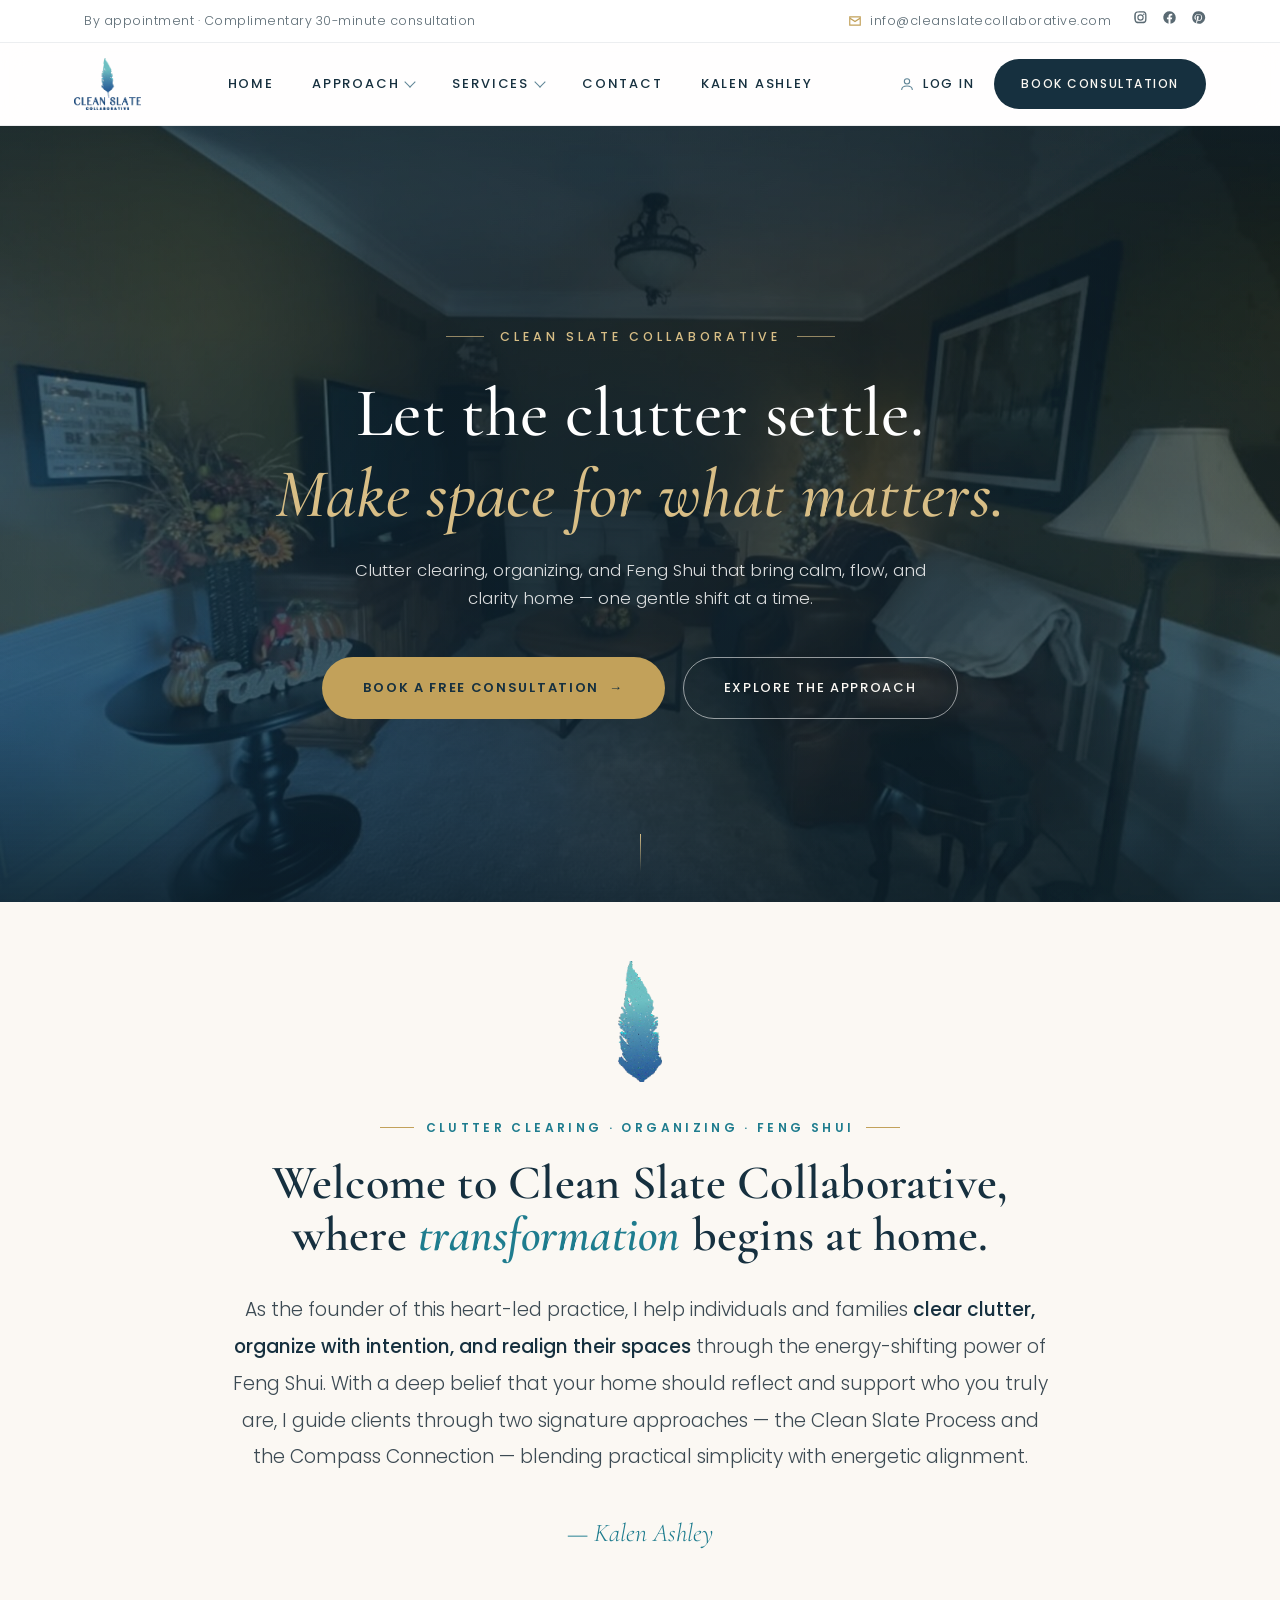
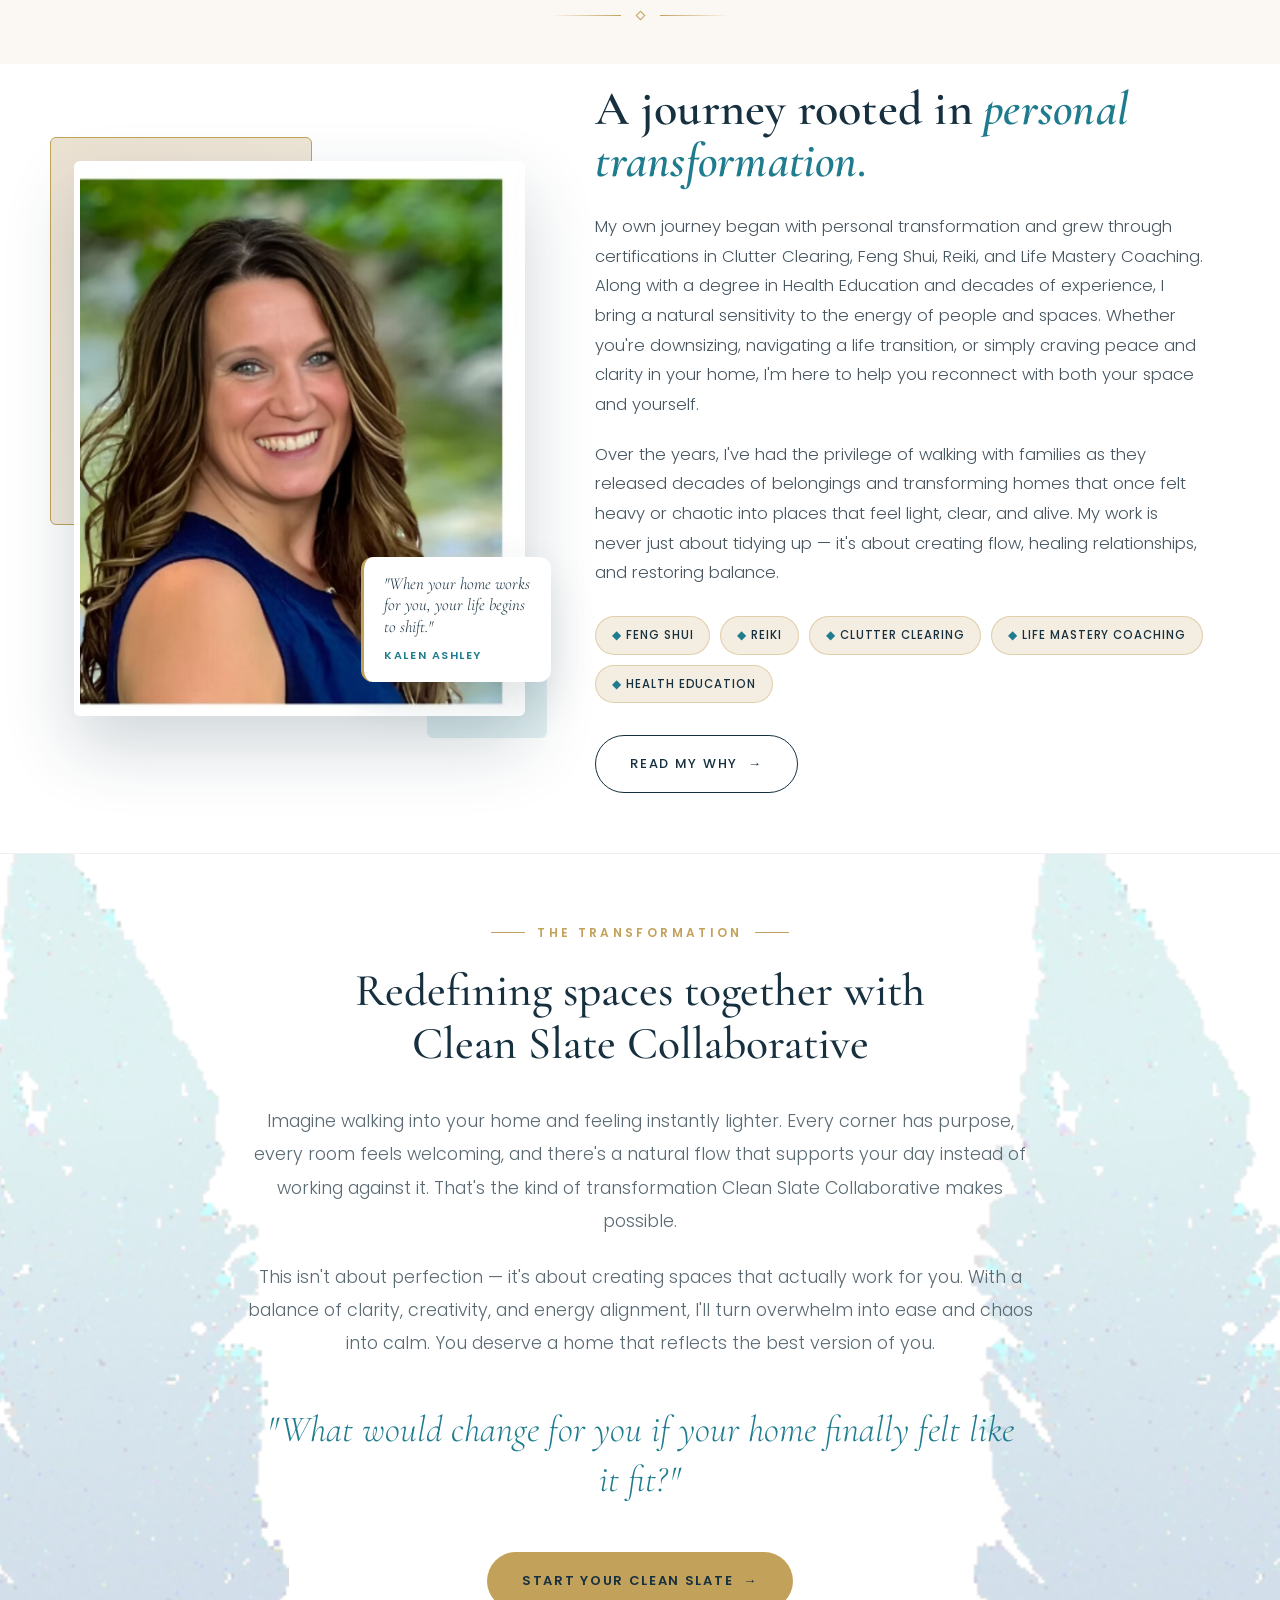
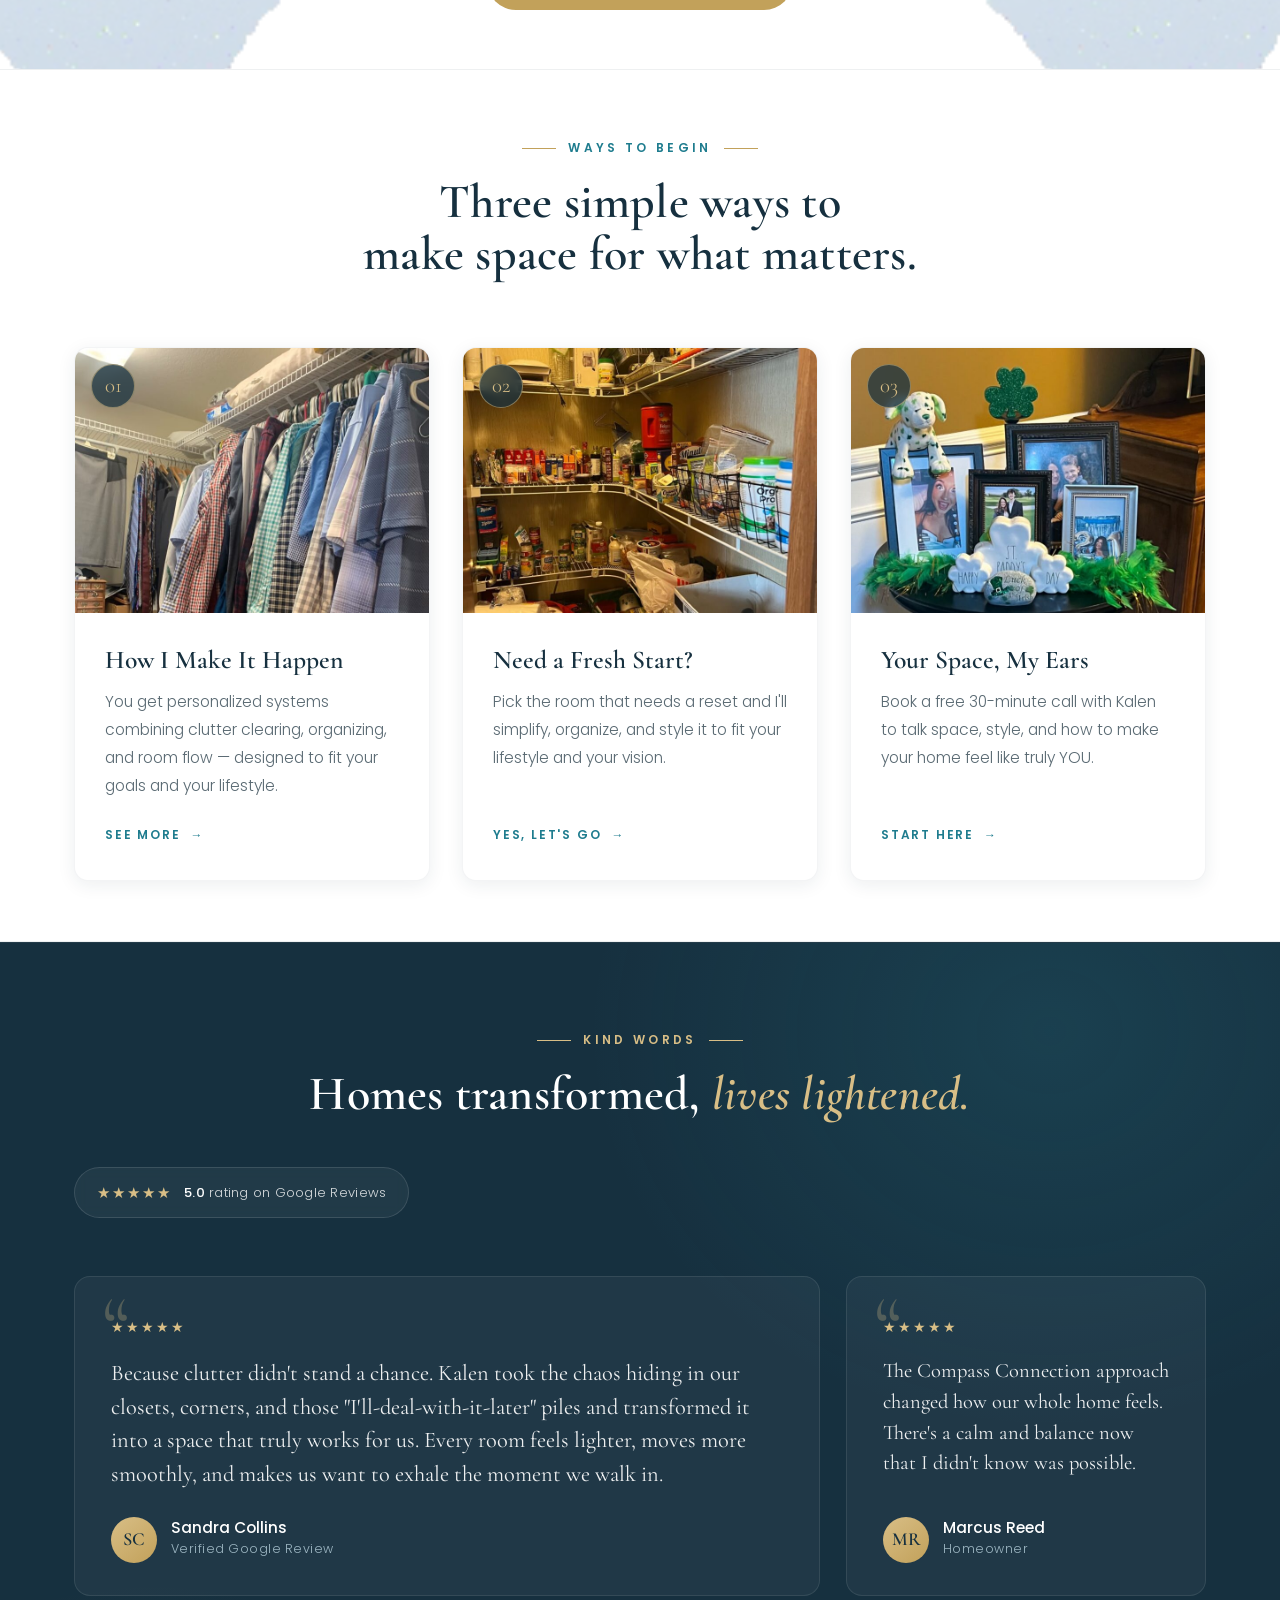
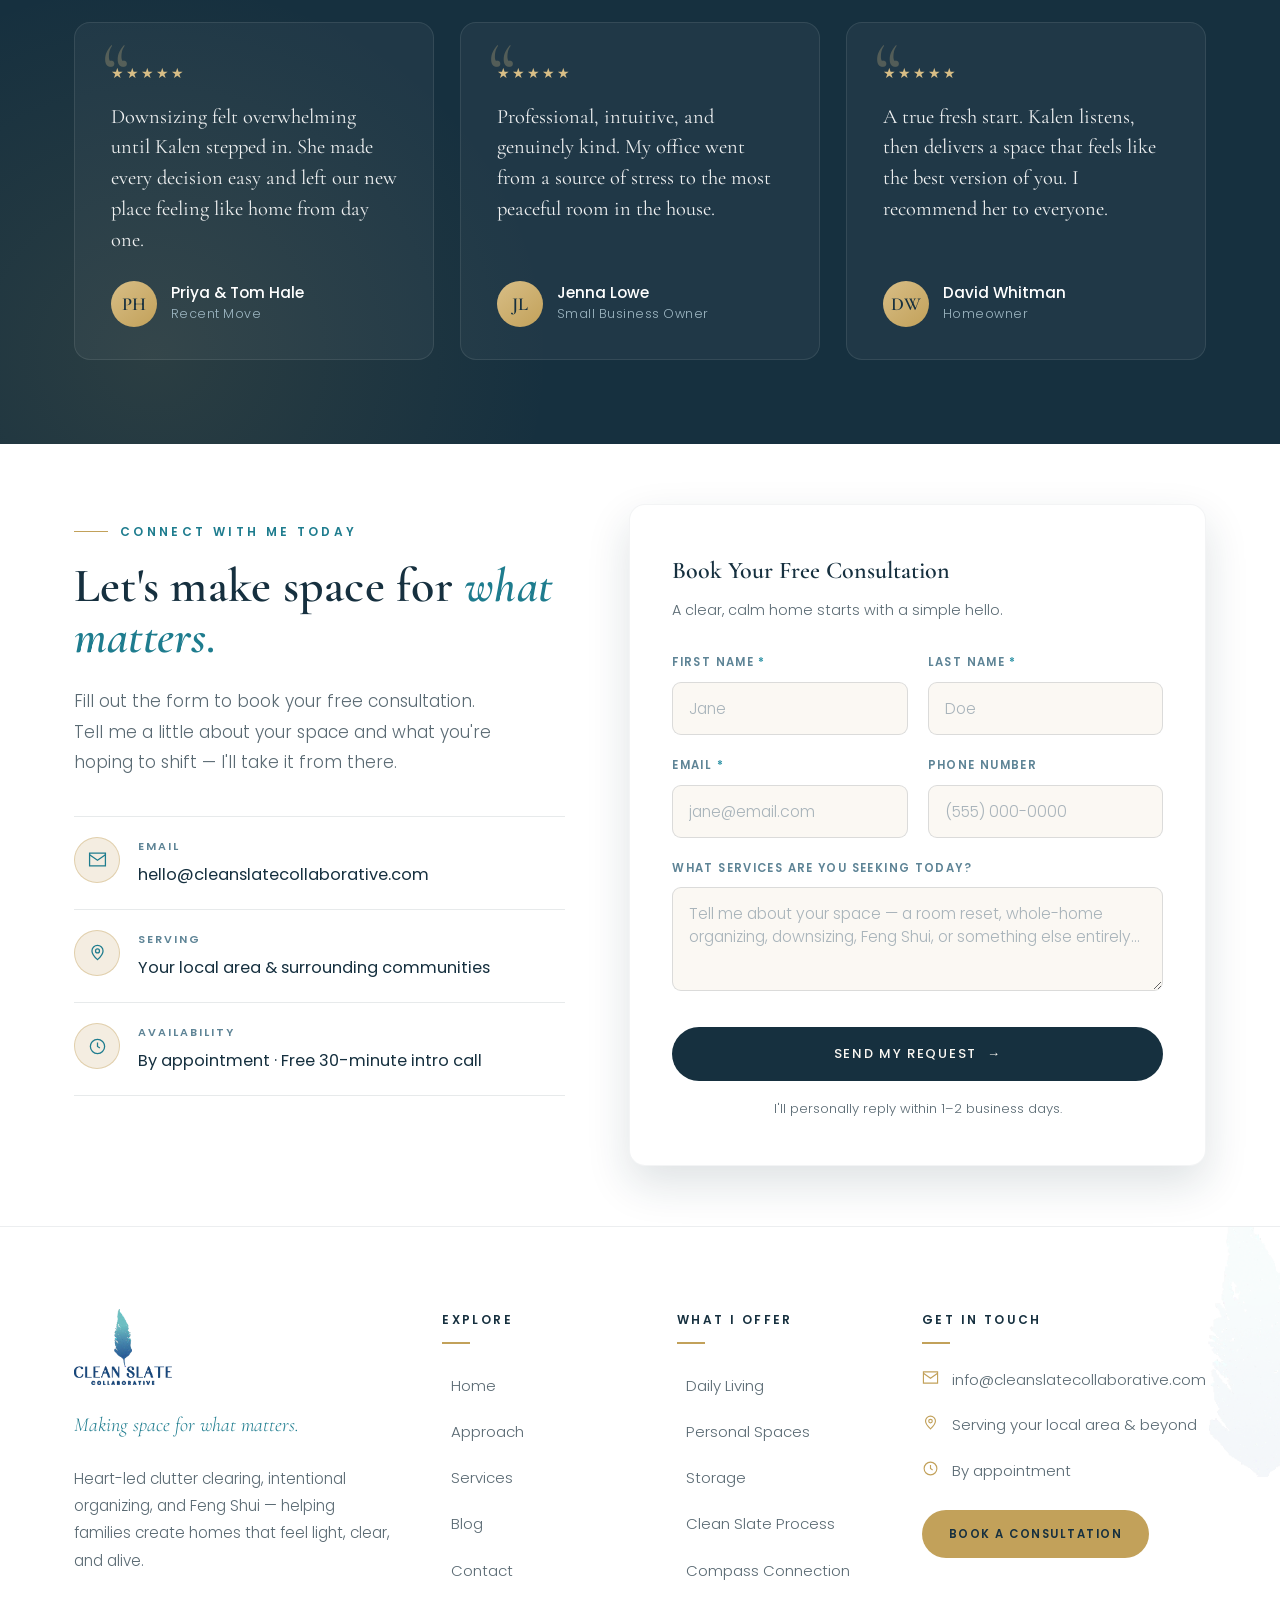
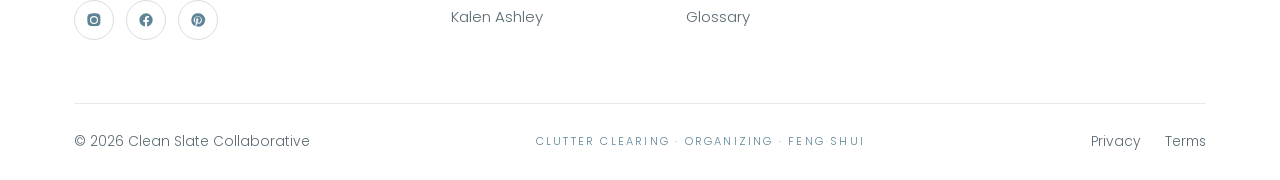
==== commit 6c863f9c: "Add testimonials section with styling and content for enhanced user engagement" ====
--- a/index.html
+++ b/index.html
@@ -1054,6 +1054,170 @@
         transform: translateX(6px);
       }
 
+      /* ============ TESTIMONIALS ============ */
+      .praise {
+        position: relative;
+        padding: 78px 0 84px;
+        background: var(--navy);
+        color: var(--cream);
+        overflow: hidden;
+        isolation: isolate;
+        border-top: 1px solid rgba(255, 255, 255, 0.06);
+      }
+      .praise::before {
+        content: "";
+        position: absolute;
+        inset: 0;
+        z-index: 0;
+        background:
+          radial-gradient(
+            60% 60% at 82% 8%,
+            rgba(46, 147, 166, 0.16) 0%,
+            transparent 60%
+          ),
+          radial-gradient(
+            50% 55% at 12% 92%,
+            rgba(194, 161, 90, 0.12) 0%,
+            transparent 62%
+          );
+        pointer-events: none;
+      }
+      .praise .container {
+        position: relative;
+        z-index: 2;
+      }
+      .praise-head {
+        text-align: center;
+        max-width: 680px;
+        margin: 0 auto 20px;
+      }
+      .praise-head .eyebrow {
+        color: var(--gold-soft);
+      }
+      .praise-head .eyebrow::before,
+      .praise-head .eyebrow::after {
+        background: var(--gold-soft);
+      }
+      .praise-head h2 {
+        margin-top: 18px;
+        color: #fff;
+      }
+      .praise-head h2 .accent {
+        color: var(--gold-soft);
+        font-style: italic;
+      }
+      .rating-badge {
+        display: inline-flex;
+        align-items: center;
+        gap: 12px;
+        margin: 26px auto 58px;
+        padding: 11px 22px;
+        border-radius: 40px;
+        background: rgba(255, 255, 255, 0.05);
+        border: 1px solid rgba(255, 255, 255, 0.12);
+        backdrop-filter: blur(6px);
+      }
+      .rating-badge .rb-stars {
+        color: var(--gold-soft);
+        letter-spacing: 2px;
+        font-size: 15px;
+      }
+      .rating-badge .rb-text {
+        font-size: 13px;
+        color: rgba(255, 255, 255, 0.82);
+        letter-spacing: 0.02em;
+      }
+      .rating-badge .rb-text b {
+        color: #fff;
+        font-weight: 500;
+      }
+      .praise-grid {
+        display: grid;
+        grid-template-columns: repeat(3, 1fr);
+        gap: 26px;
+      }
+      .praise-grid .t-card:first-child {
+        grid-column: span 2;
+      }
+      .t-card {
+        position: relative;
+        background: rgba(255, 255, 255, 0.045);
+        border: 1px solid rgba(255, 255, 255, 0.09);
+        border-radius: 16px;
+        padding: 38px 36px 32px;
+        display: flex;
+        flex-direction: column;
+        transition: 0.45s var(--ease);
+      }
+      .t-card::before {
+        content: "\201C";
+        position: absolute;
+        top: 6px;
+        left: 26px;
+        font-family: var(--serif);
+        font-size: 5.6rem;
+        line-height: 1;
+        color: rgba(216, 190, 134, 0.28);
+      }
+      .t-card:hover {
+        transform: translateY(-6px);
+        background: rgba(255, 255, 255, 0.07);
+        border-color: rgba(216, 190, 134, 0.32);
+      }
+      .t-stars {
+        position: relative;
+        z-index: 1;
+        color: var(--gold-soft);
+        letter-spacing: 2px;
+        font-size: 14px;
+        margin-bottom: 16px;
+      }
+      .t-quote {
+        position: relative;
+        z-index: 1;
+        font-family: var(--serif);
+        font-size: 1.28rem;
+        line-height: 1.5;
+        font-weight: 400;
+        color: rgba(255, 255, 255, 0.92);
+        margin-bottom: 26px;
+        flex: 1;
+      }
+      .praise-grid .t-card:first-child .t-quote {
+        font-size: 1.4rem;
+      }
+      .t-who {
+        display: flex;
+        align-items: center;
+        gap: 14px;
+      }
+      .t-avatar {
+        flex: 0 0 46px;
+        width: 46px;
+        height: 46px;
+        border-radius: 50%;
+        display: flex;
+        align-items: center;
+        justify-content: center;
+        font-family: var(--serif);
+        font-size: 1.15rem;
+        font-weight: 600;
+        color: var(--navy);
+        background: linear-gradient(140deg, var(--gold-soft), var(--gold));
+      }
+      .t-name {
+        font-family: var(--sans);
+        font-weight: 500;
+        font-size: 0.96rem;
+        color: #fff;
+        line-height: 1.3;
+      }
+      .t-role {
+        font-size: 0.78rem;
+        letter-spacing: 0.04em;
+        color: var(--steel-soft);
+      }
+
       /* ============ CONTACT ============ */
       .contact {
         padding: 60px 0;
@@ -1411,6 +1575,12 @@
           max-width: 440px;
           margin: 0 auto;
         }
+        .praise-grid {
+          grid-template-columns: 1fr 1fr;
+        }
+        .praise-grid .t-card:first-child {
+          grid-column: span 2;
+        }
         .footer-top {
           grid-template-columns: 1fr 1fr;
           gap: 40px;
@@ -1457,6 +1627,14 @@
         .hero-cta .btn {
           width: 100%;
           justify-content: center;
+        }
+        .praise-grid {
+          grid-template-columns: 1fr;
+          max-width: 440px;
+          margin: 0 auto;
+        }
+        .praise-grid .t-card:first-child {
+          grid-column: auto;
         }
         .divider-orn span {
           width: 44px;
@@ -1855,6 +2033,102 @@
       </div>
     </section>
 
+    <!-- ============ TESTIMONIALS ============ -->
+    <section class="praise" id="testimonials">
+      <div class="container">
+        <div class="praise-head">
+          <span class="eyebrow center reveal">Kind Words</span>
+          <h2 class="s-title reveal">
+            Homes transformed, <span class="accent">lives lightened.</span>
+          </h2>
+        </div>
+        <div class="rating-badge reveal d1">
+          <span class="rb-stars">★★★★★</span>
+          <span class="rb-text"><b>5.0</b> rating on Google Reviews</span>
+        </div>
+
+        <div class="praise-grid">
+          <article class="t-card reveal">
+            <div class="t-stars">★★★★★</div>
+            <p class="t-quote">
+              Because clutter didn't stand a chance. Kalen took the chaos hiding
+              in our closets, corners, and those "I'll-deal-with-it-later" piles
+              and transformed it into a space that truly works for us. Every room
+              feels lighter, moves more smoothly, and makes us want to exhale the
+              moment we walk in.
+            </p>
+            <div class="t-who">
+              <span class="t-avatar">SC</span>
+              <div>
+                <div class="t-name">Sandra Collins</div>
+                <div class="t-role">Verified Google Review</div>
+              </div>
+            </div>
+          </article>
+
+          <article class="t-card reveal d1">
+            <div class="t-stars">★★★★★</div>
+            <p class="t-quote">
+              The Compass Connection approach changed how our whole home feels.
+              There's a calm and balance now that I didn't know was possible.
+            </p>
+            <div class="t-who">
+              <span class="t-avatar">MR</span>
+              <div>
+                <div class="t-name">Marcus Reed</div>
+                <div class="t-role">Homeowner</div>
+              </div>
+            </div>
+          </article>
+
+          <article class="t-card reveal d1">
+            <div class="t-stars">★★★★★</div>
+            <p class="t-quote">
+              Downsizing felt overwhelming until Kalen stepped in. She made every
+              decision easy and left our new place feeling like home from day one.
+            </p>
+            <div class="t-who">
+              <span class="t-avatar">PH</span>
+              <div>
+                <div class="t-name">Priya &amp; Tom Hale</div>
+                <div class="t-role">Recent Move</div>
+              </div>
+            </div>
+          </article>
+
+          <article class="t-card reveal d2">
+            <div class="t-stars">★★★★★</div>
+            <p class="t-quote">
+              Professional, intuitive, and genuinely kind. My office went from a
+              source of stress to the most peaceful room in the house.
+            </p>
+            <div class="t-who">
+              <span class="t-avatar">JL</span>
+              <div>
+                <div class="t-name">Jenna Lowe</div>
+                <div class="t-role">Small Business Owner</div>
+              </div>
+            </div>
+          </article>
+
+          <article class="t-card reveal d2">
+            <div class="t-stars">★★★★★</div>
+            <p class="t-quote">
+              A true fresh start. Kalen listens, then delivers a space that feels
+              like the best version of you. I recommend her to everyone.
+            </p>
+            <div class="t-who">
+              <span class="t-avatar">DW</span>
+              <div>
+                <div class="t-name">David Whitman</div>
+                <div class="t-role">Homeowner</div>
+              </div>
+            </div>
+          </article>
+        </div>
+      </div>
+    </section>
+
     <!-- ============ CONTACT ============ -->
     <section class="contact" id="contact">
       <div class="container">
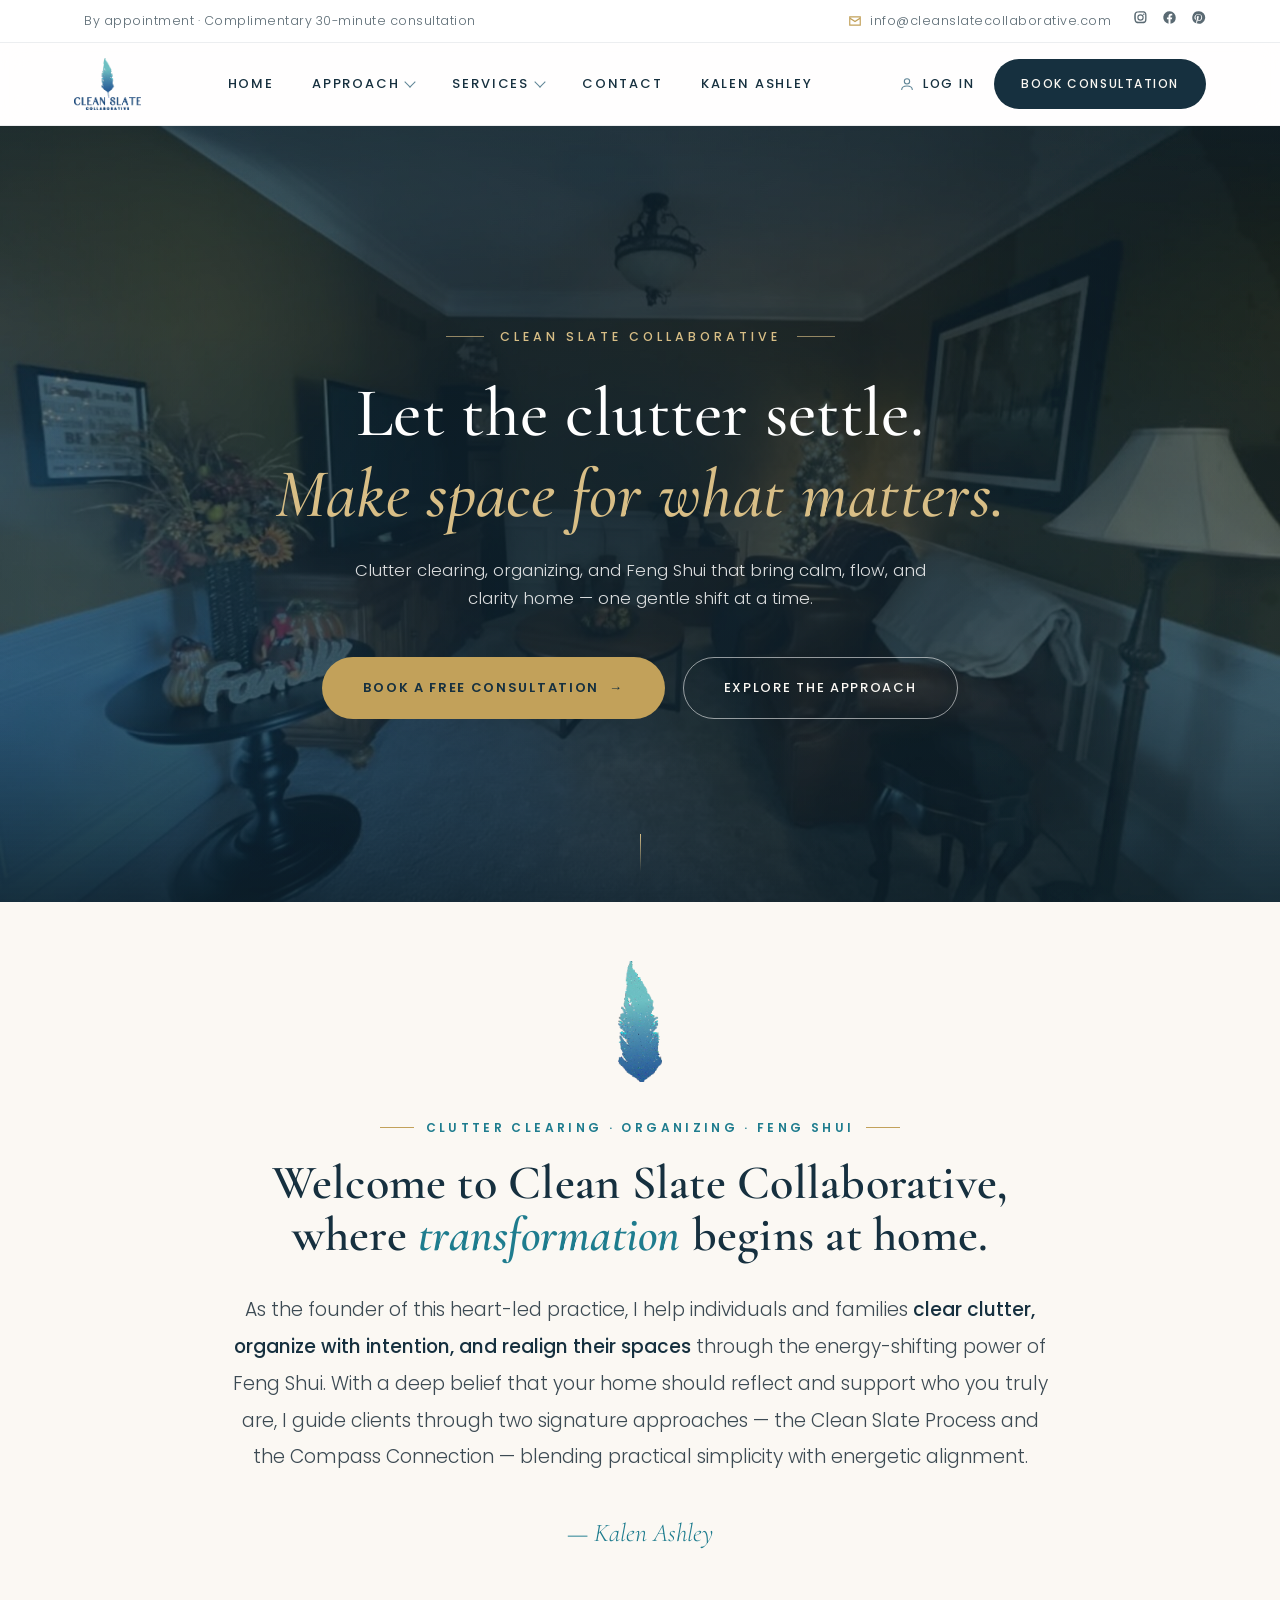
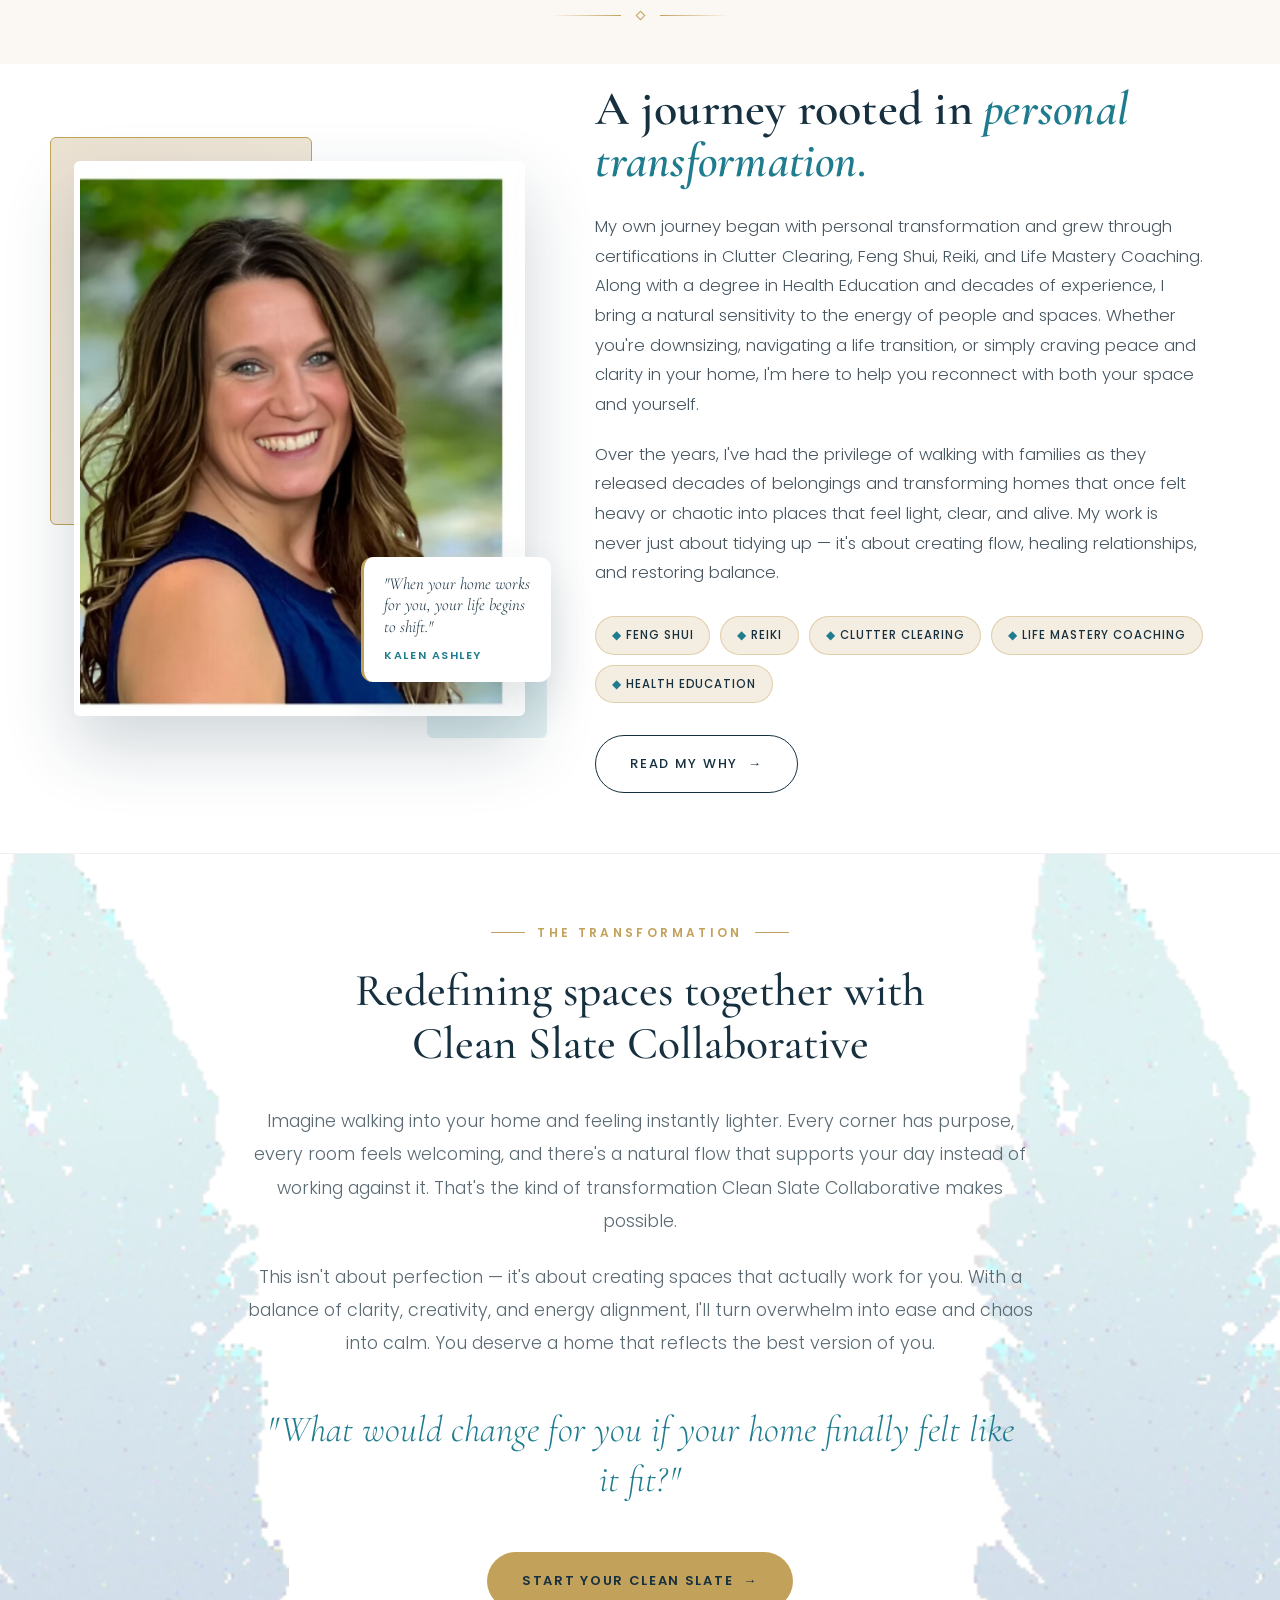
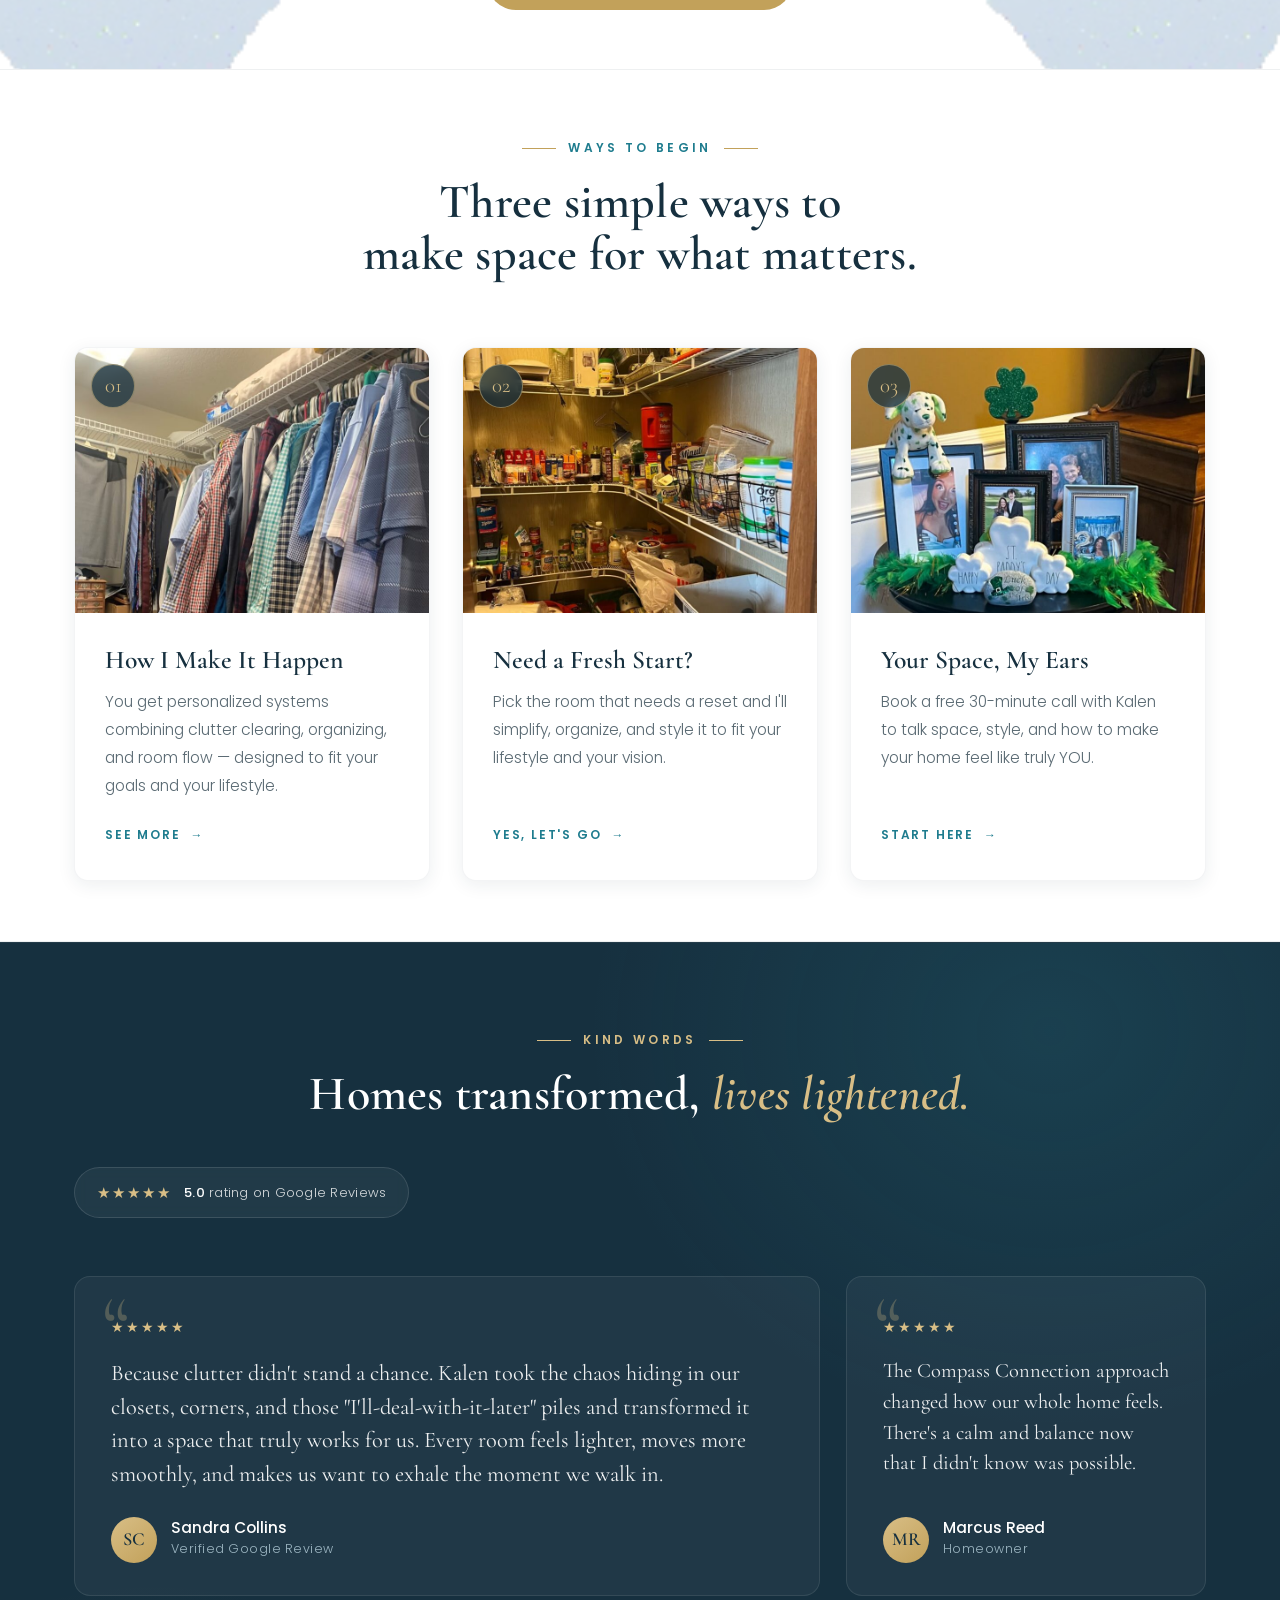
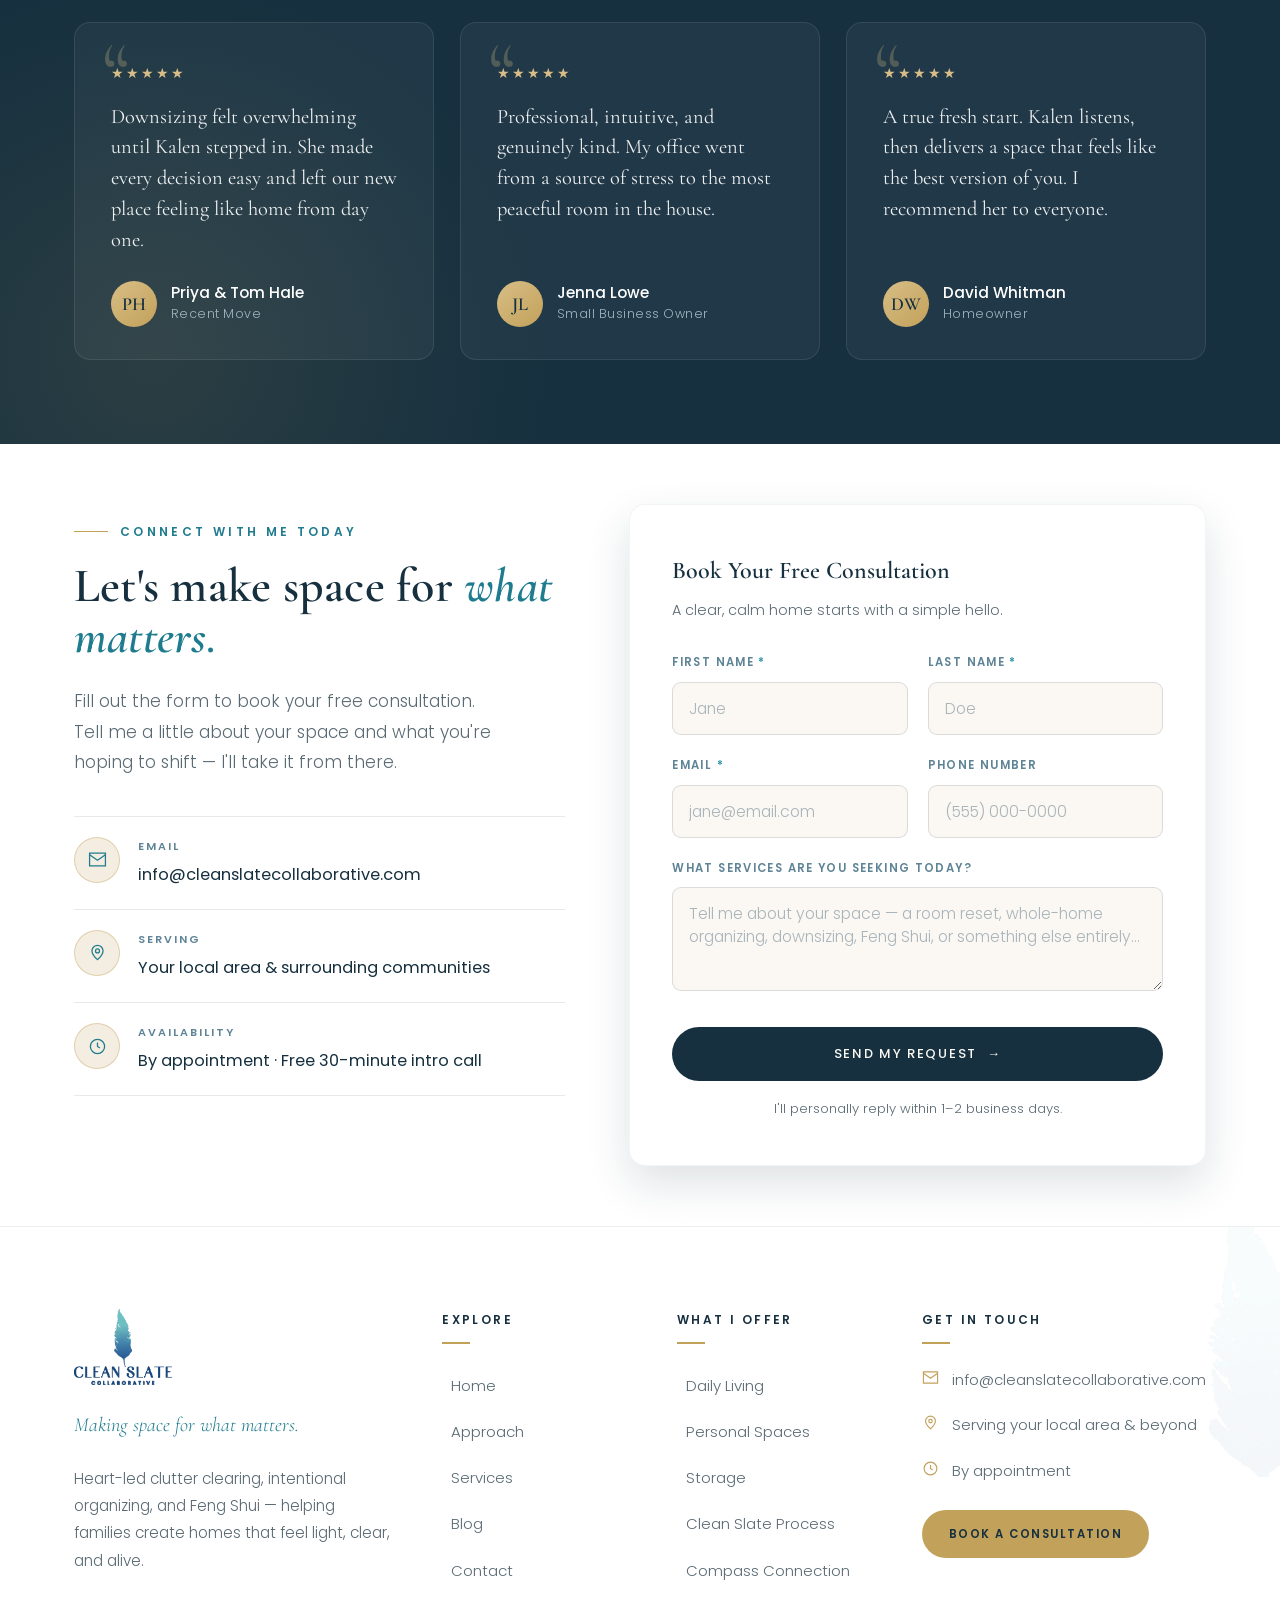
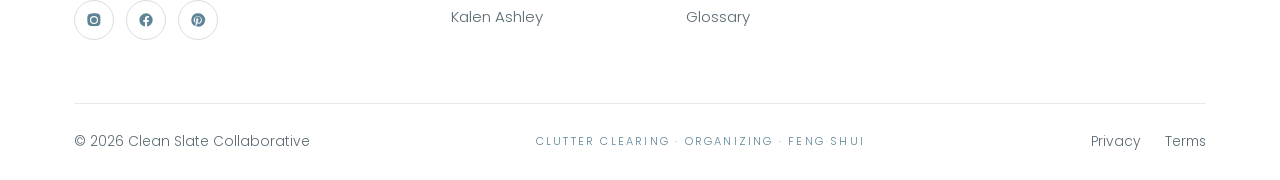
==== commit 5ffe7d3a: "Update contact email address for improved communication" ====
--- a/index.html
+++ b/index.html
@@ -2152,7 +2152,7 @@
               </div>
               <div>
                 <div class="it-label">Email</div>
-                <div class="it-val">hello@cleanslatecollaborative.com</div>
+                <div class="it-val">info@cleanslatecollaborative.com</div>
               </div>
             </div>
             <div class="info-item reveal d2">
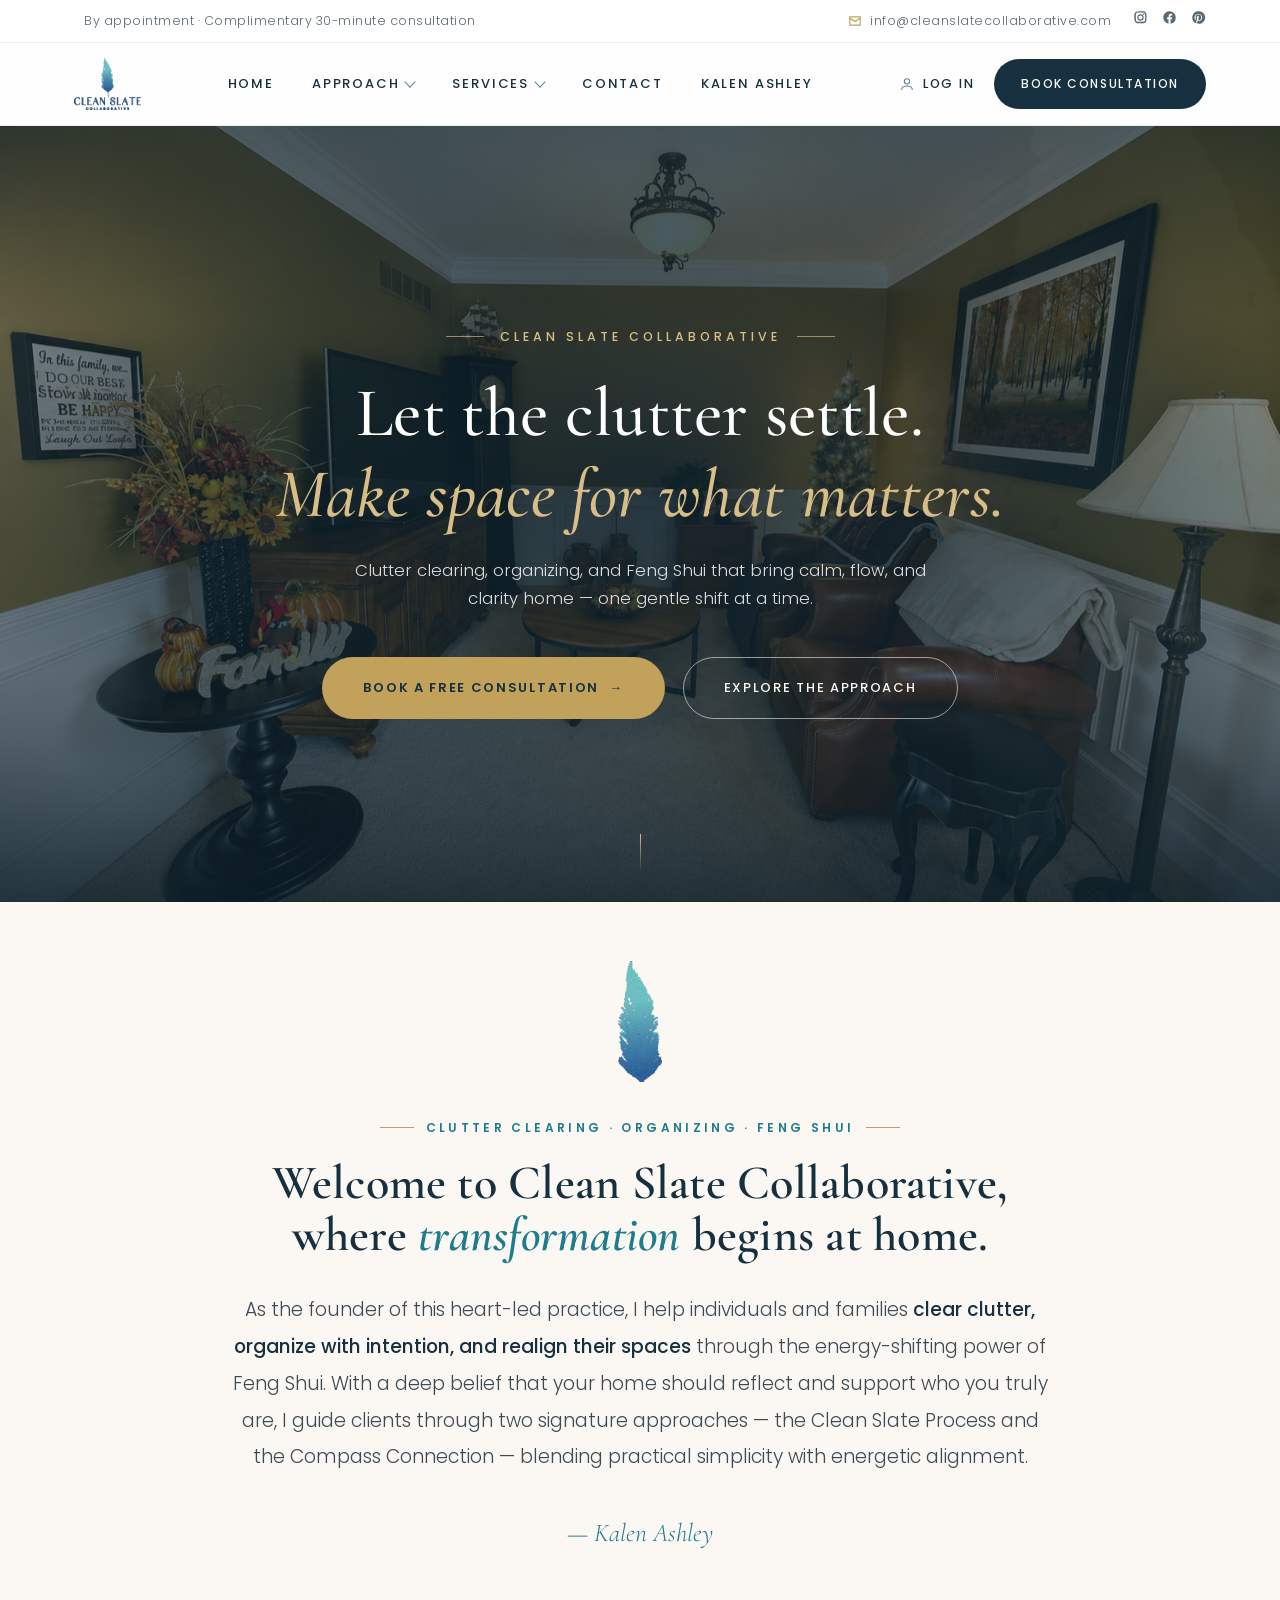
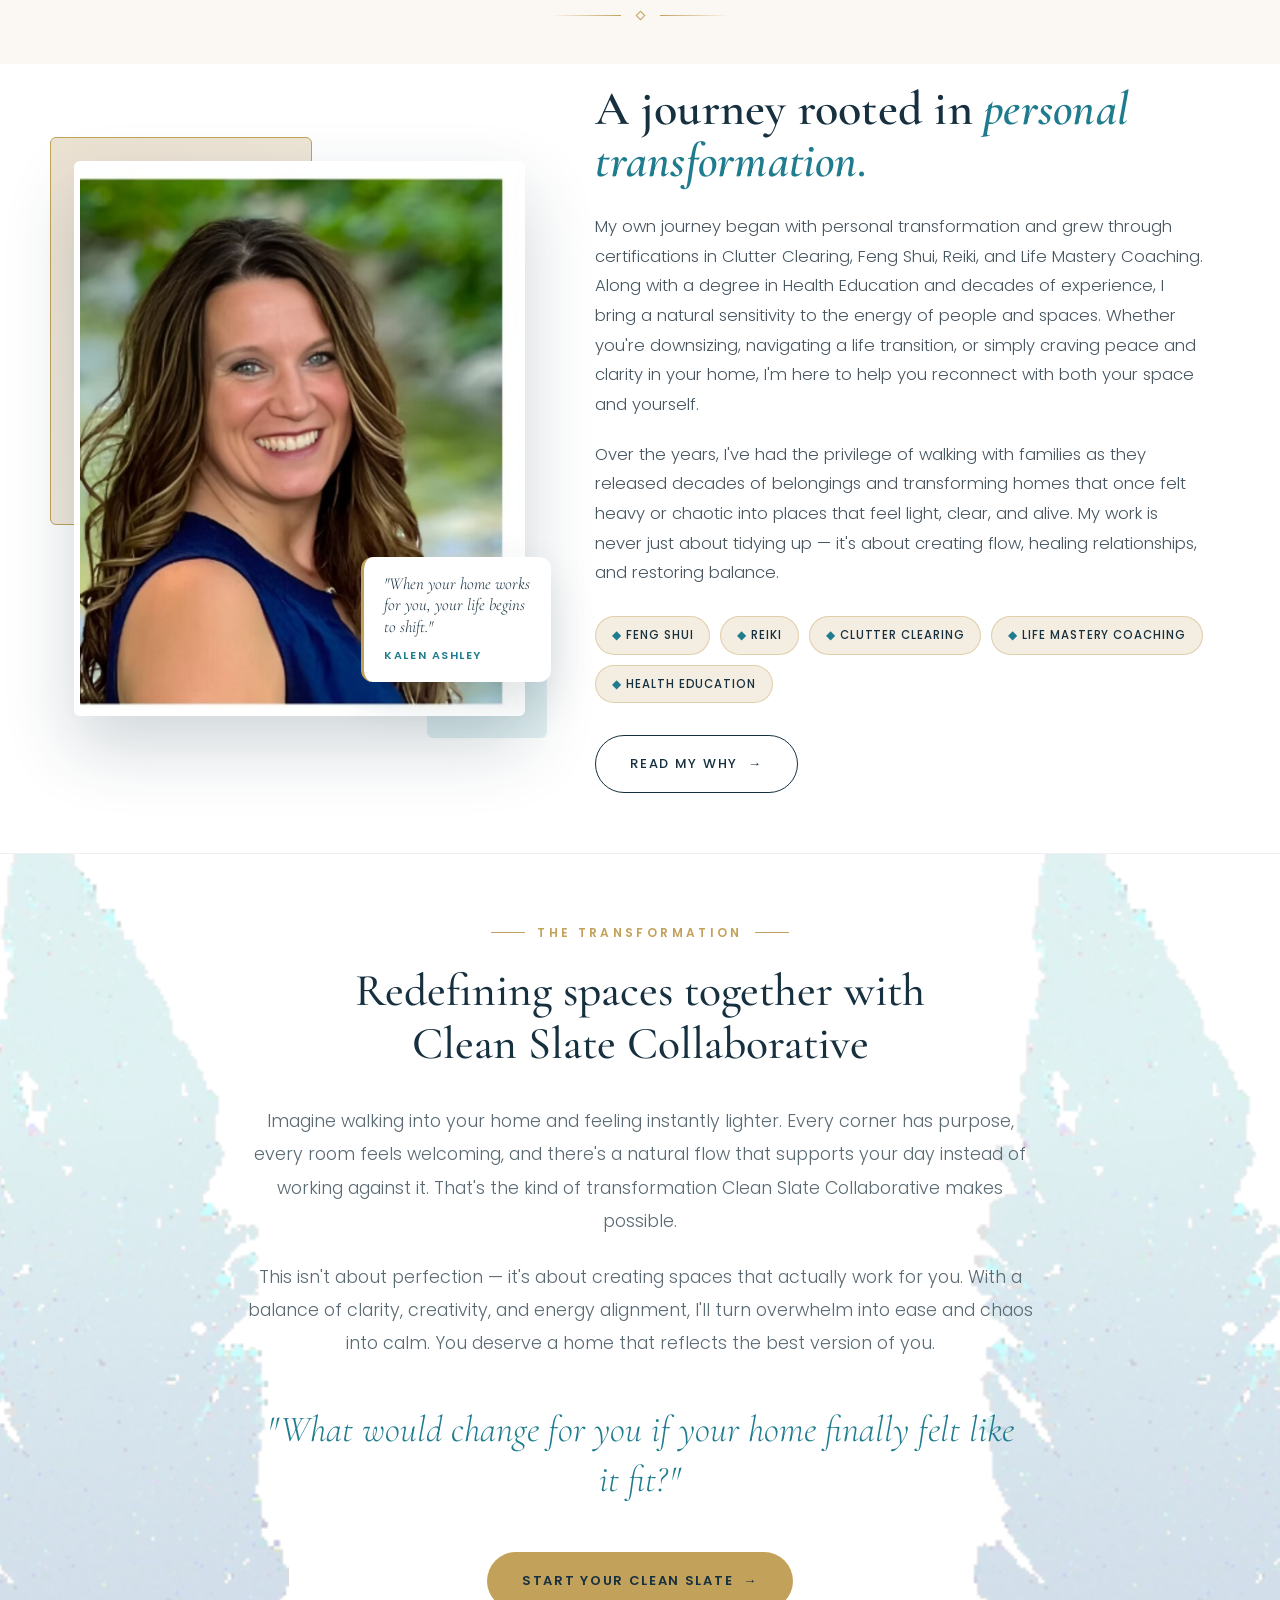
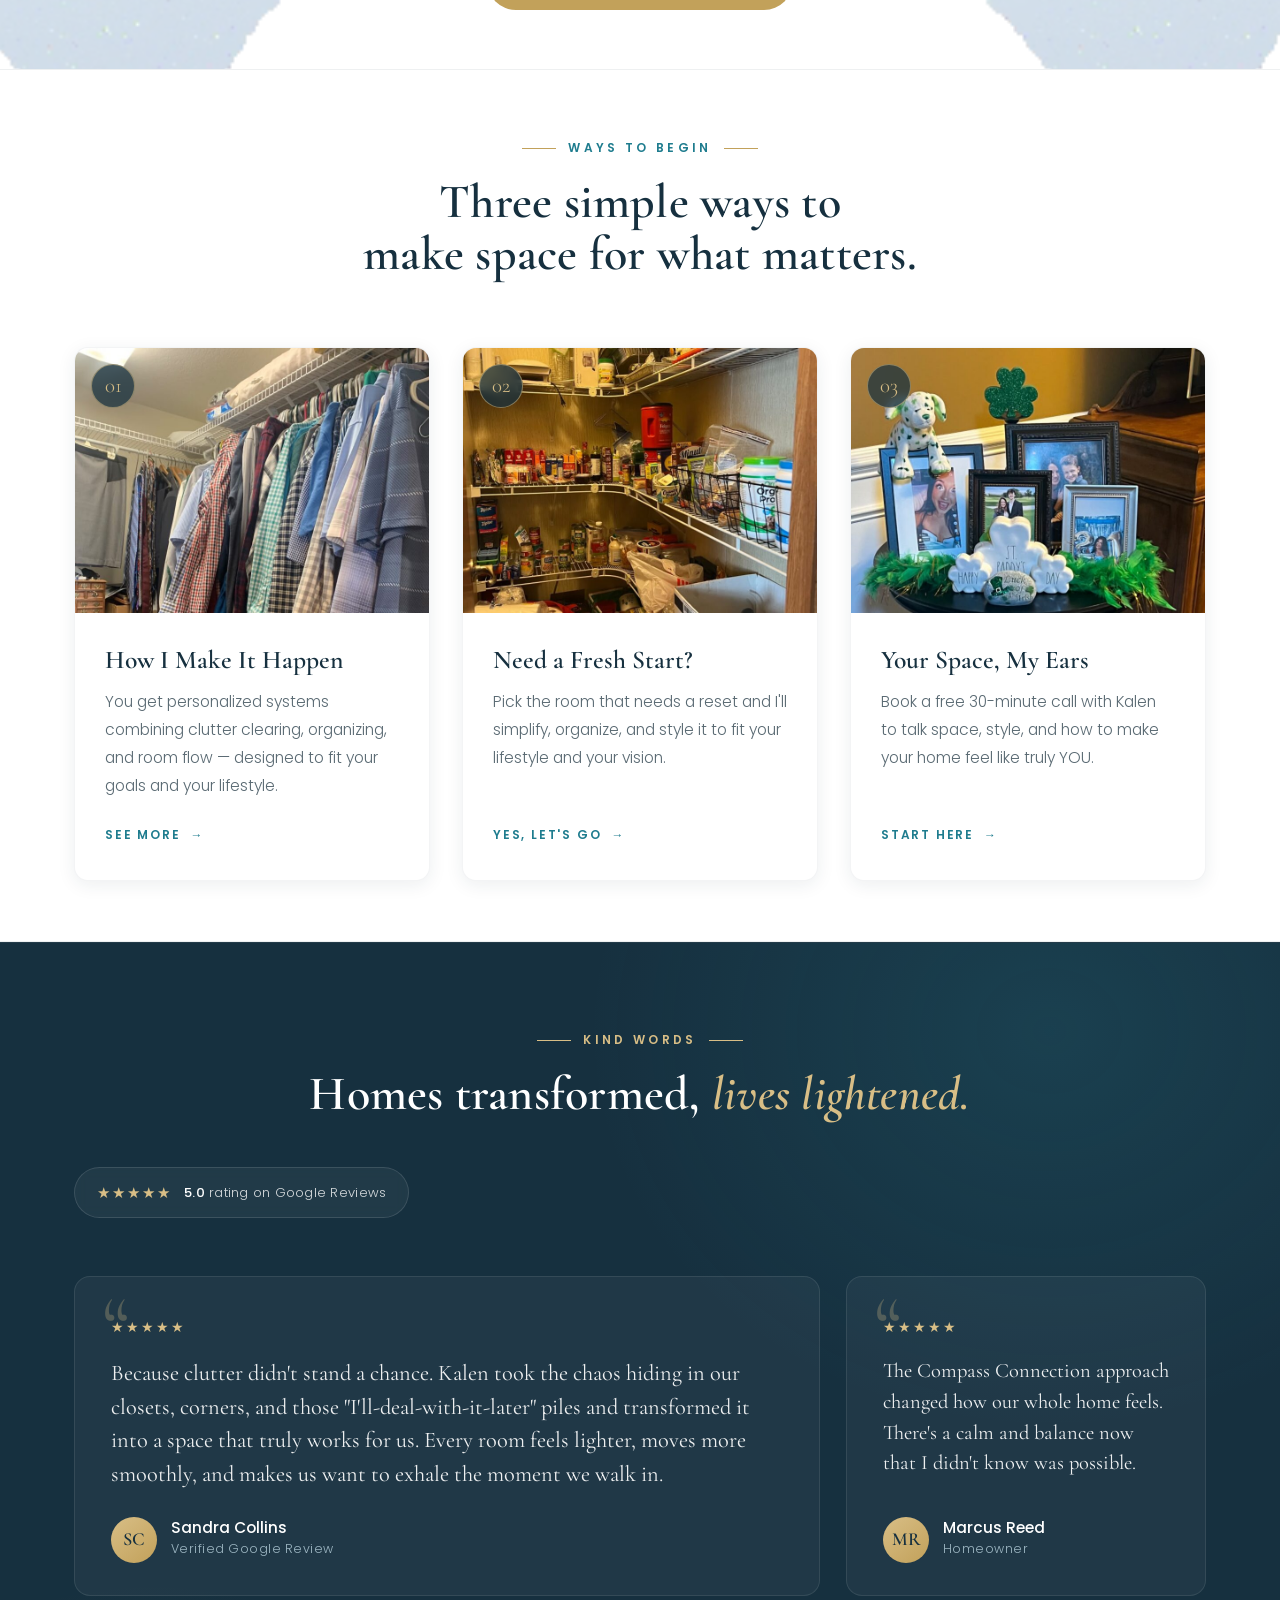
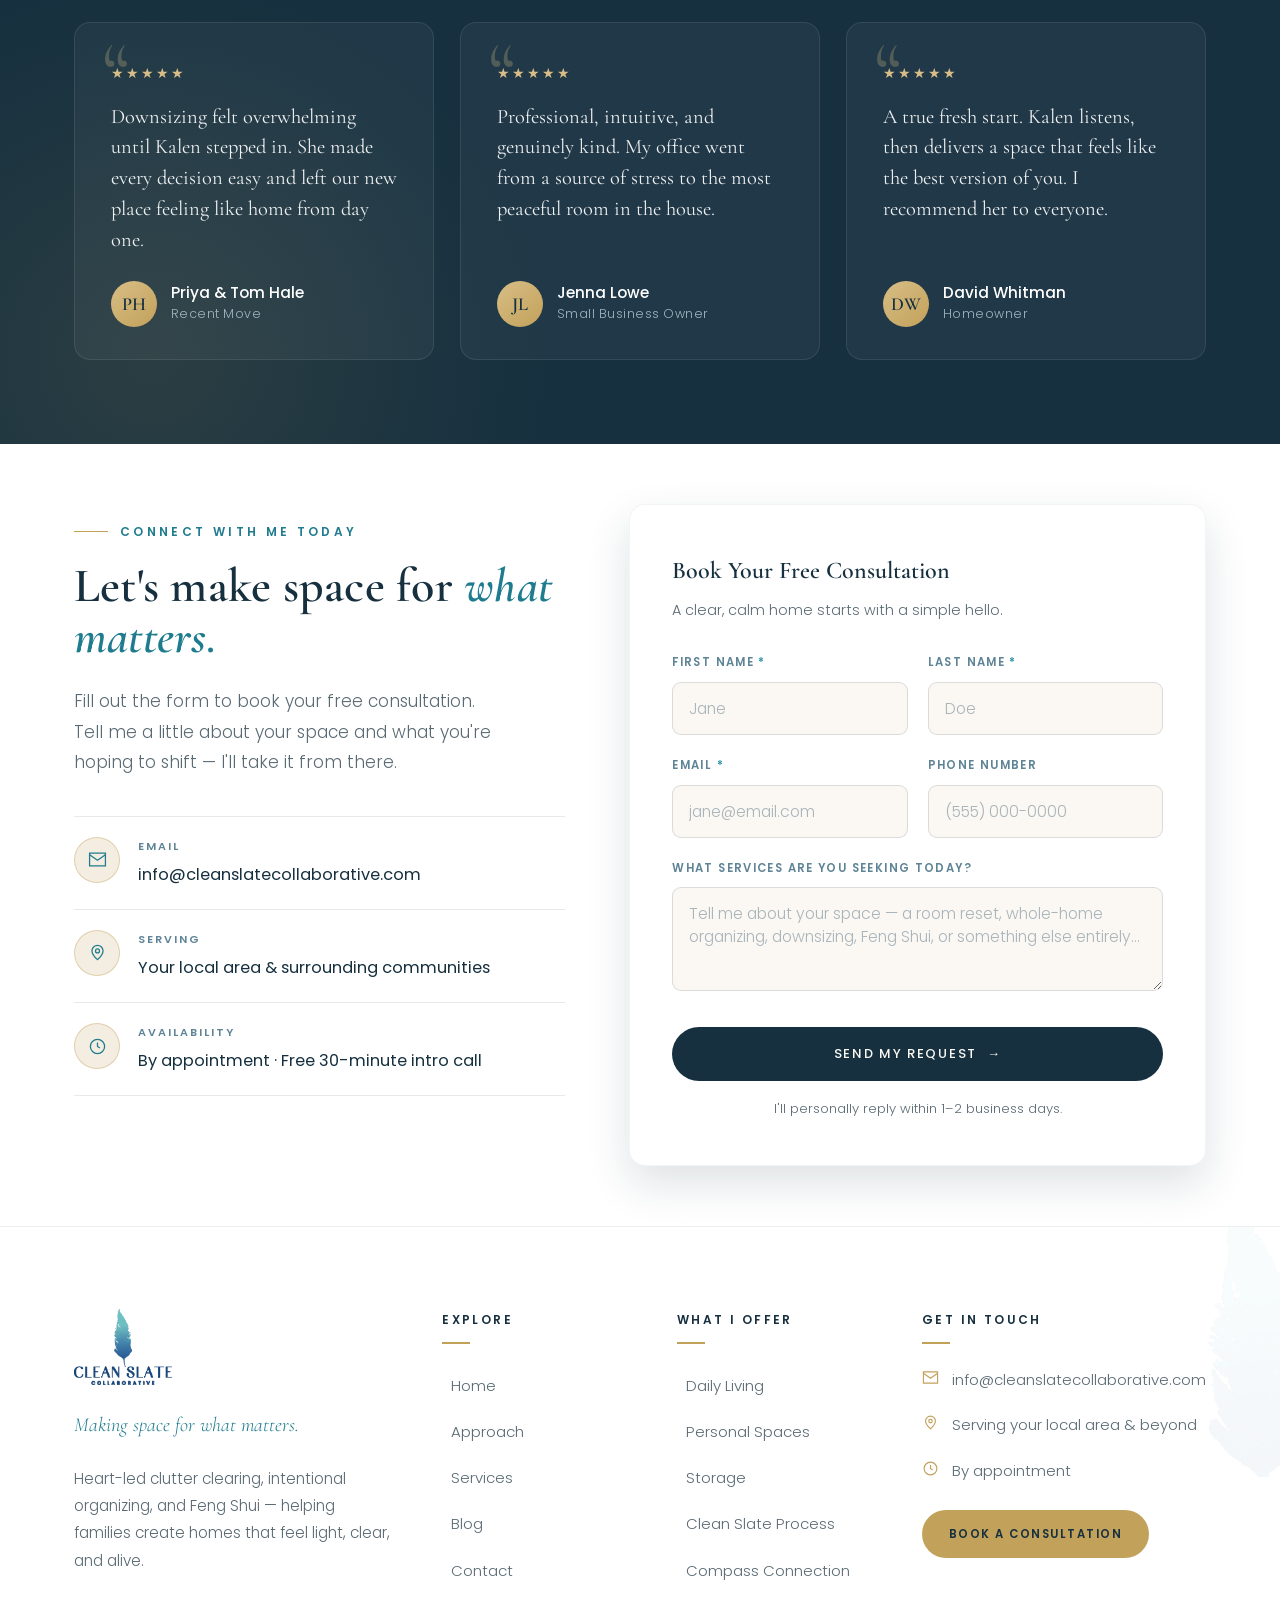
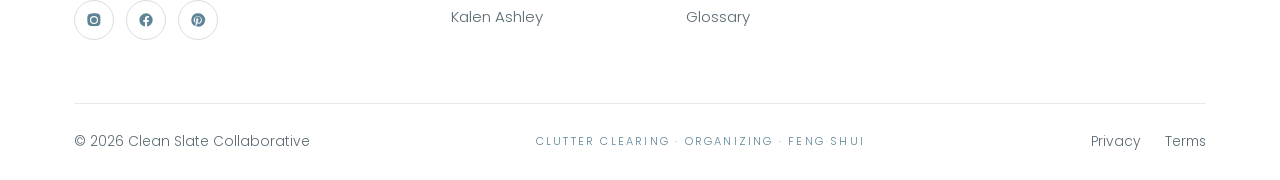
==== commit 2880fac8: "Update hero image references from JPG to PNG format for consistency" ====
--- a/index.html
+++ b/index.html
@@ -409,6 +409,52 @@
         padding: 6px 16px 10px;
         font-weight: 600;
       }
+      .dropdown .dd-sub {
+        position: relative;
+      }
+      .dropdown .dd-sub > a .rcaret {
+        margin-left: auto;
+        width: 6px;
+        height: 6px;
+        border-right: 1.5px solid var(--gold);
+        border-bottom: 1.5px solid var(--gold);
+        transform: rotate(-45deg);
+        opacity: 0.7;
+        transition: 0.25s;
+      }
+      .dropdown .dd-sub:hover > a {
+        background: var(--cream-2);
+        color: var(--teal-deep);
+      }
+      .dropdown .dd-sub:hover > a .rcaret {
+        border-color: var(--teal);
+        opacity: 1;
+      }
+      .dropdown .dd-sub:hover > a .di {
+        background: var(--teal);
+        opacity: 1;
+      }
+      .dd-flyout {
+        position: absolute;
+        top: -12px;
+        left: 100%;
+        min-width: 188px;
+        background: #fff;
+        border-radius: 10px;
+        box-shadow: var(--shadow-md);
+        border: 1px solid rgba(22, 48, 63, 0.06);
+        padding: 12px;
+        opacity: 0;
+        visibility: hidden;
+        transform: translateX(8px);
+        transition: 0.26s var(--ease);
+        z-index: 5;
+      }
+      .dropdown .dd-sub:hover > .dd-flyout {
+        opacity: 1;
+        visibility: visible;
+        transform: translateX(0);
+      }
 
       .nav-right {
         display: flex;
@@ -473,7 +519,7 @@
         position: absolute;
         inset: 0;
         z-index: 0;
-        background: url("assets/hero.jpg") center 38% / cover no-repeat;
+        background: url("assets/hero.png") center 38% / cover no-repeat;
         animation: settleKenBurns 22s ease-in-out infinite alternate;
         will-change: transform;
       }
@@ -1279,6 +1325,11 @@
         font-size: 1.02rem;
         color: var(--navy);
         font-weight: 400;
+        overflow-wrap: anywhere;
+      }
+      /* let the flex text column shrink so the email can wrap on narrow phones */
+      .info-item > div:not(.ic) {
+        min-width: 0;
       }
       .form-card {
         background: #fff;
@@ -1610,6 +1661,10 @@
       @media (max-width: 560px) {
         .container {
           padding: 0 22px;
+        }
+        /* keep the testimonial chip inside the viewport on narrow phones */
+        .founder-photo .quote-chip {
+          right: 6px;
         }
         .form-row {
           grid-template-columns: 1fr;
@@ -1760,6 +1815,15 @@
               <a href="#services"><i class="di"></i>Daily Living</a>
               <a href="#services"><i class="di"></i>Personal Spaces</a>
               <a href="#services"><i class="di"></i>Storage</a>
+              <div class="dd-sub">
+                <a href="#services"><i class="di"></i>Decluttering <i class="rcaret"></i></a>
+                <div class="dd-flyout">
+                  <a href="#services"><i class="di"></i>Kitchen</a>
+                  <a href="#services"><i class="di"></i>Bedroom</a>
+                  <a href="#services"><i class="di"></i>Closet</a>
+                  <a href="#services"><i class="di"></i>Bathroom</a>
+                </div>
+              </div>
             </div>
           </li>
           <li><a href="#contact">Contact</a></li>
@@ -1797,6 +1861,9 @@
       <a href="#services">Services</a>
       <a class="mm-sub" href="#services"
         >Daily Living · Personal Spaces · Storage</a
+      >
+      <a class="mm-sub" href="#services"
+        >Decluttering: Kitchen · Bedroom · Closet · Bathroom</a
       >
       <a href="#contact">Contact</a>
       <a href="#founder">Kalen Ashley</a>
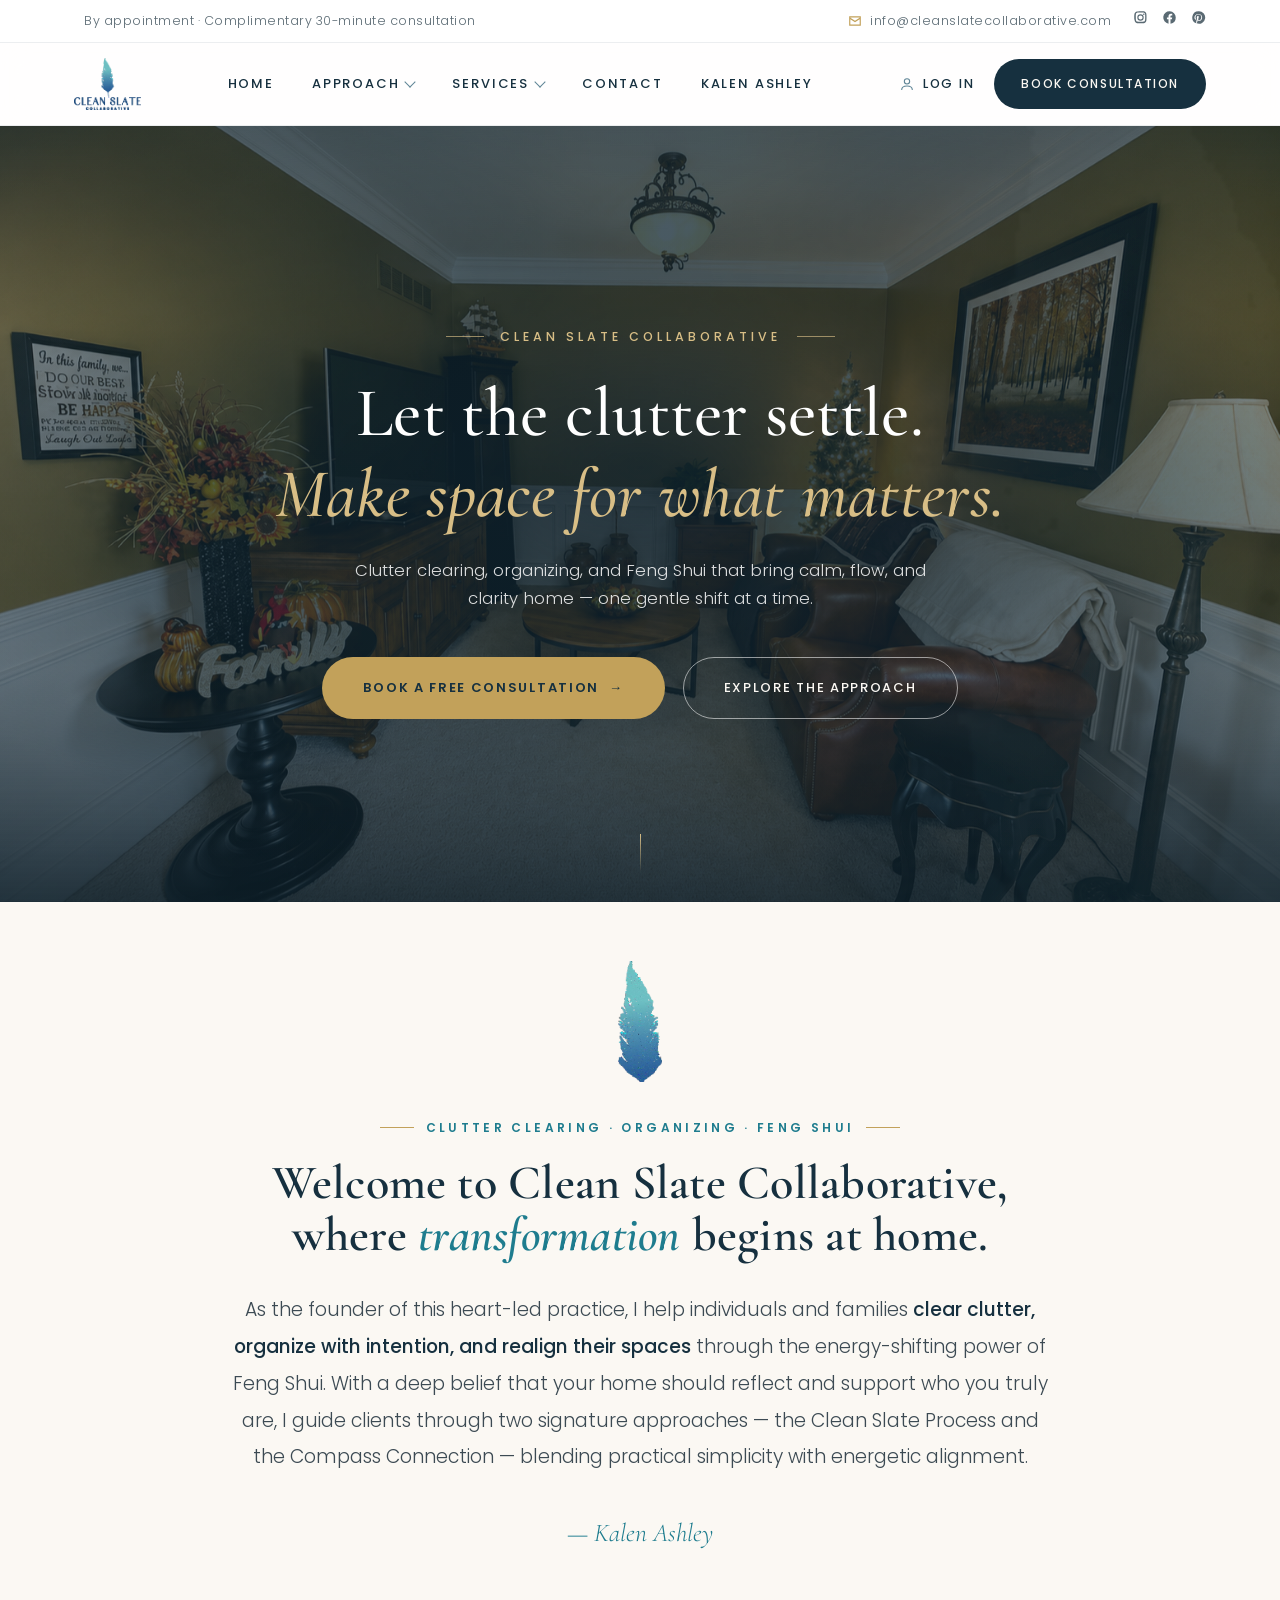
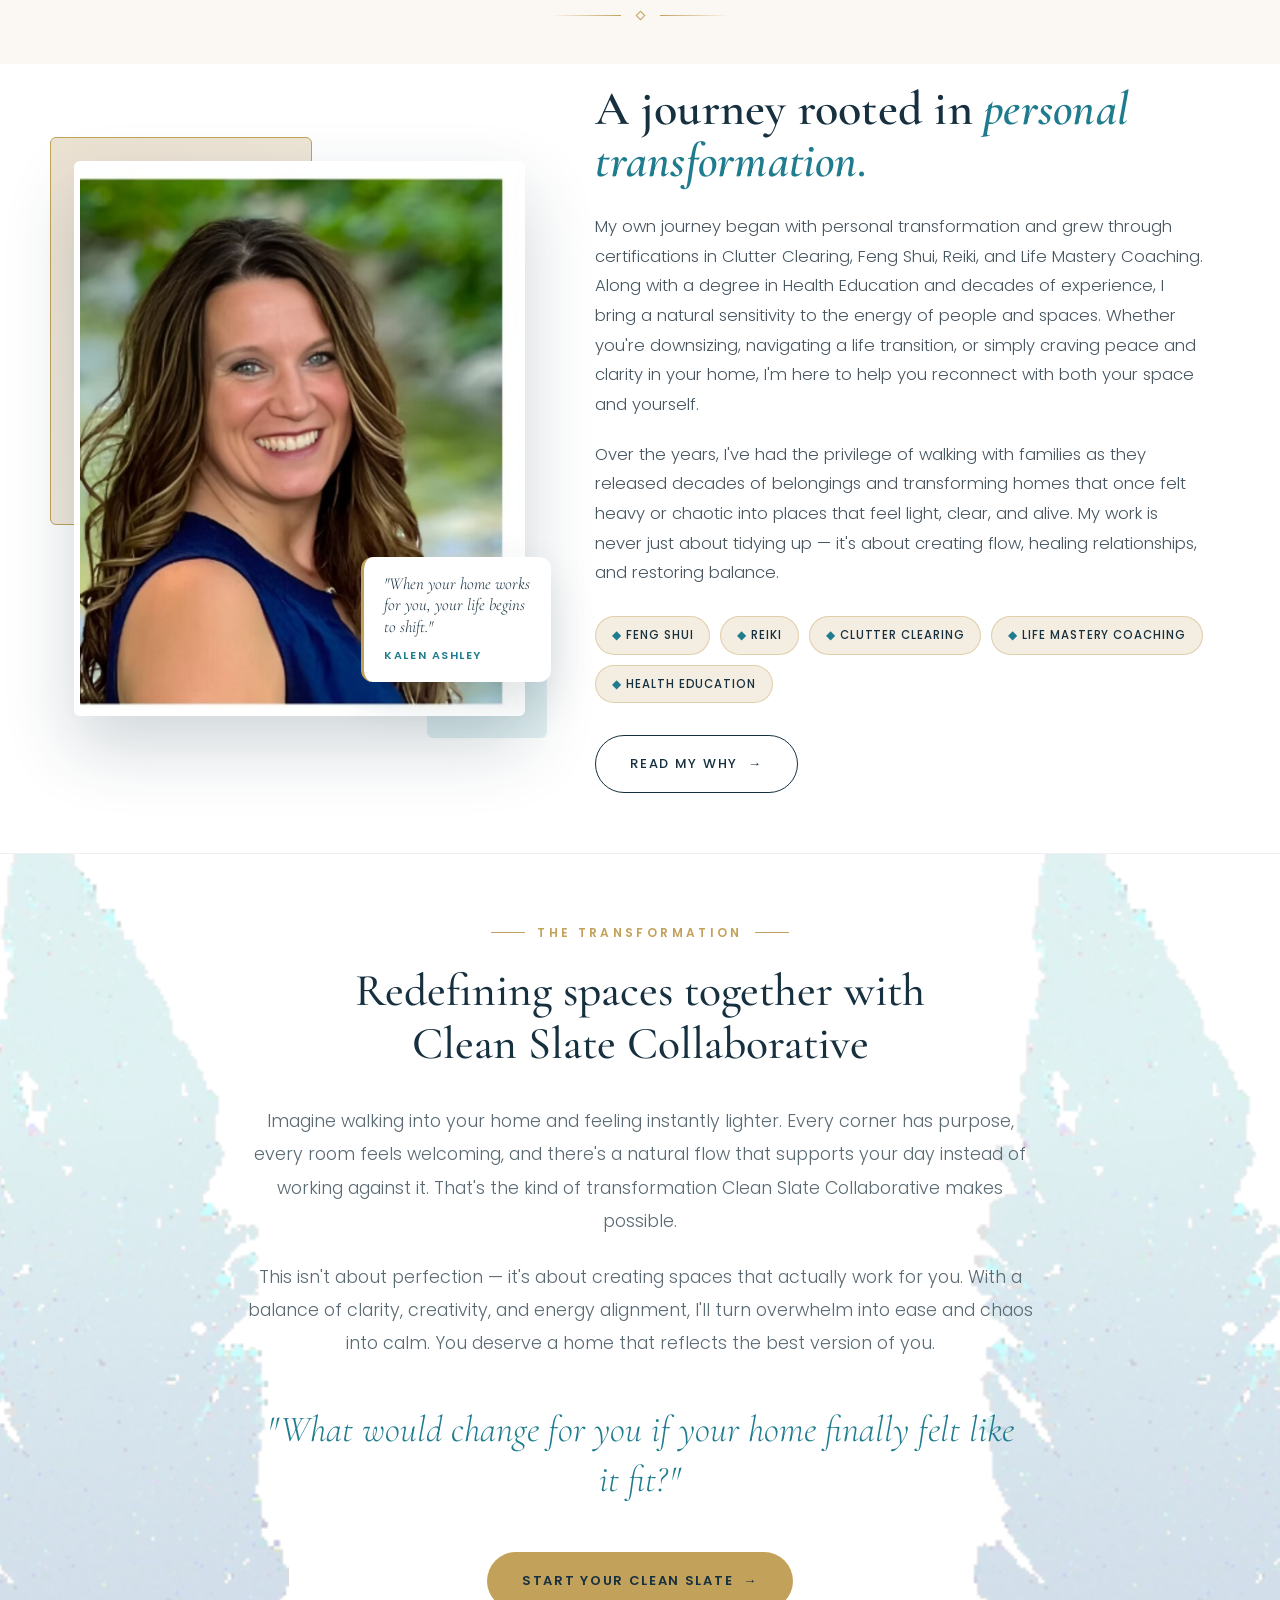
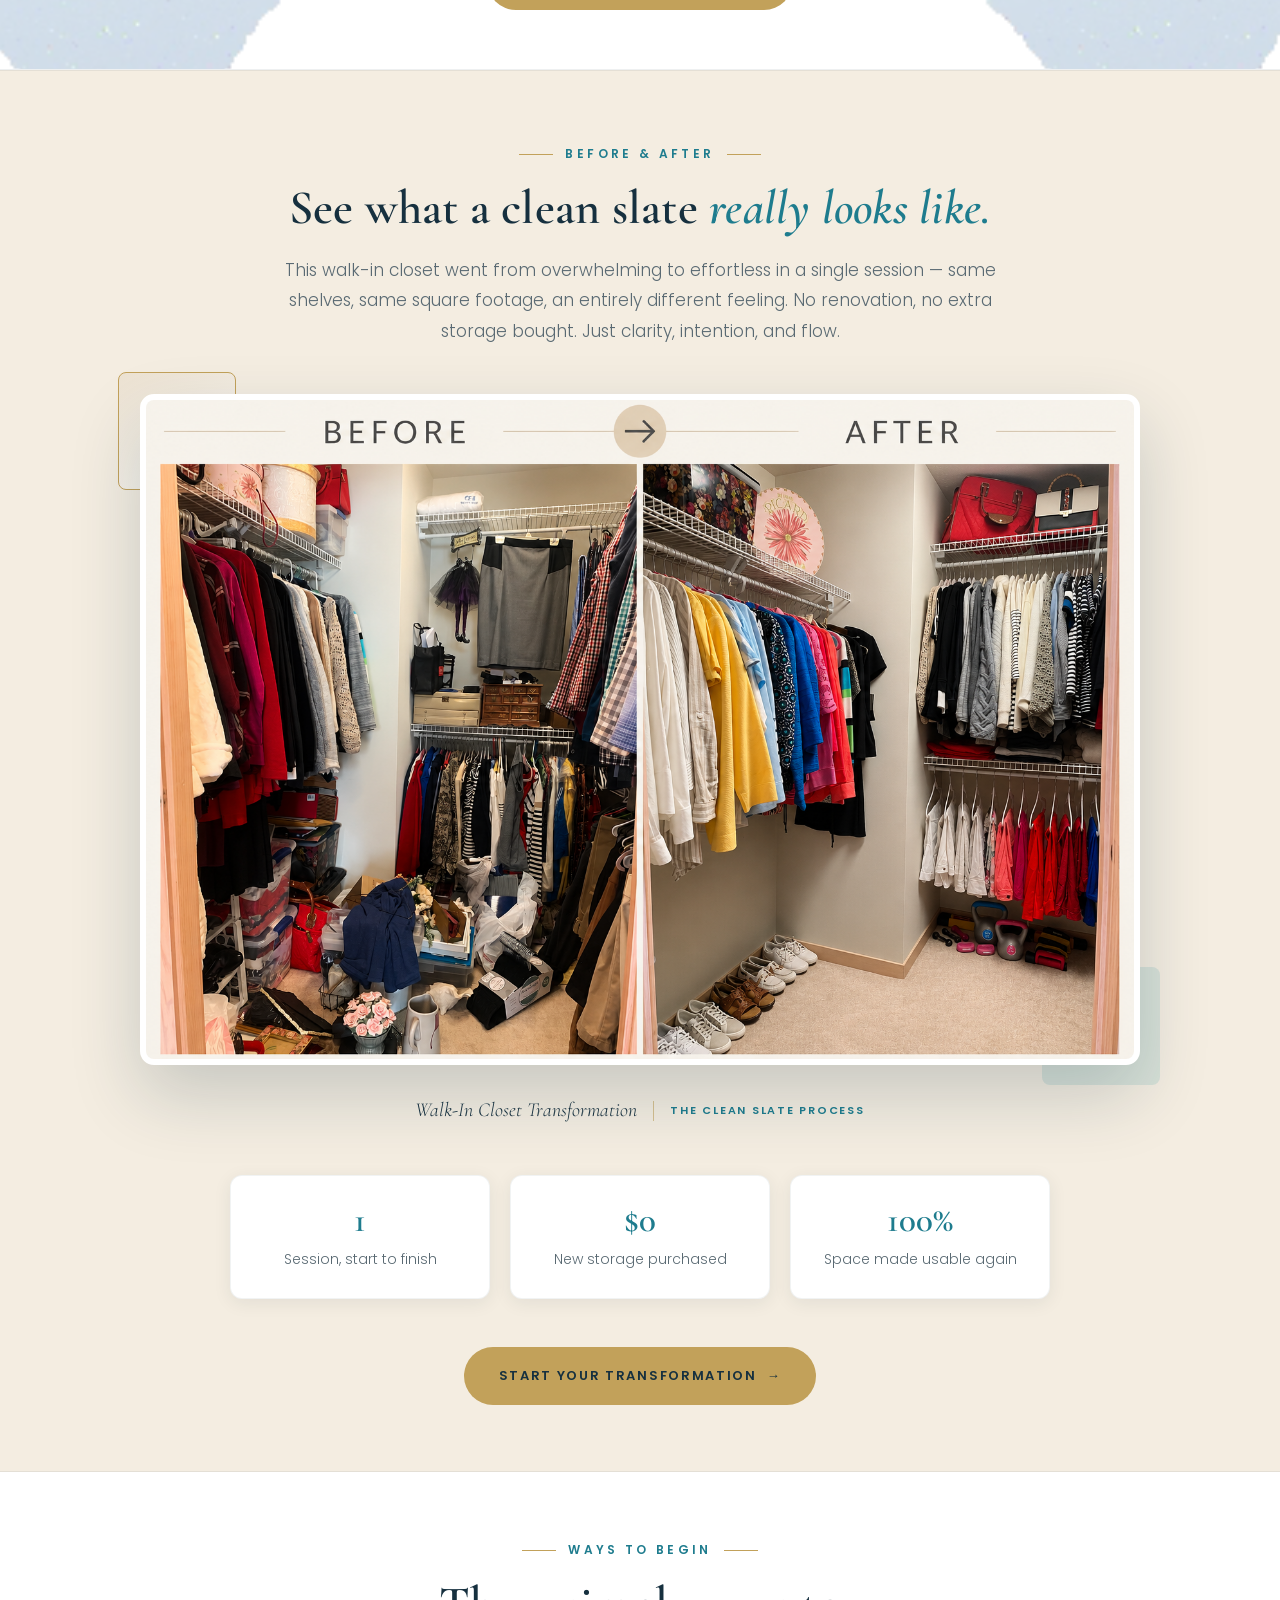
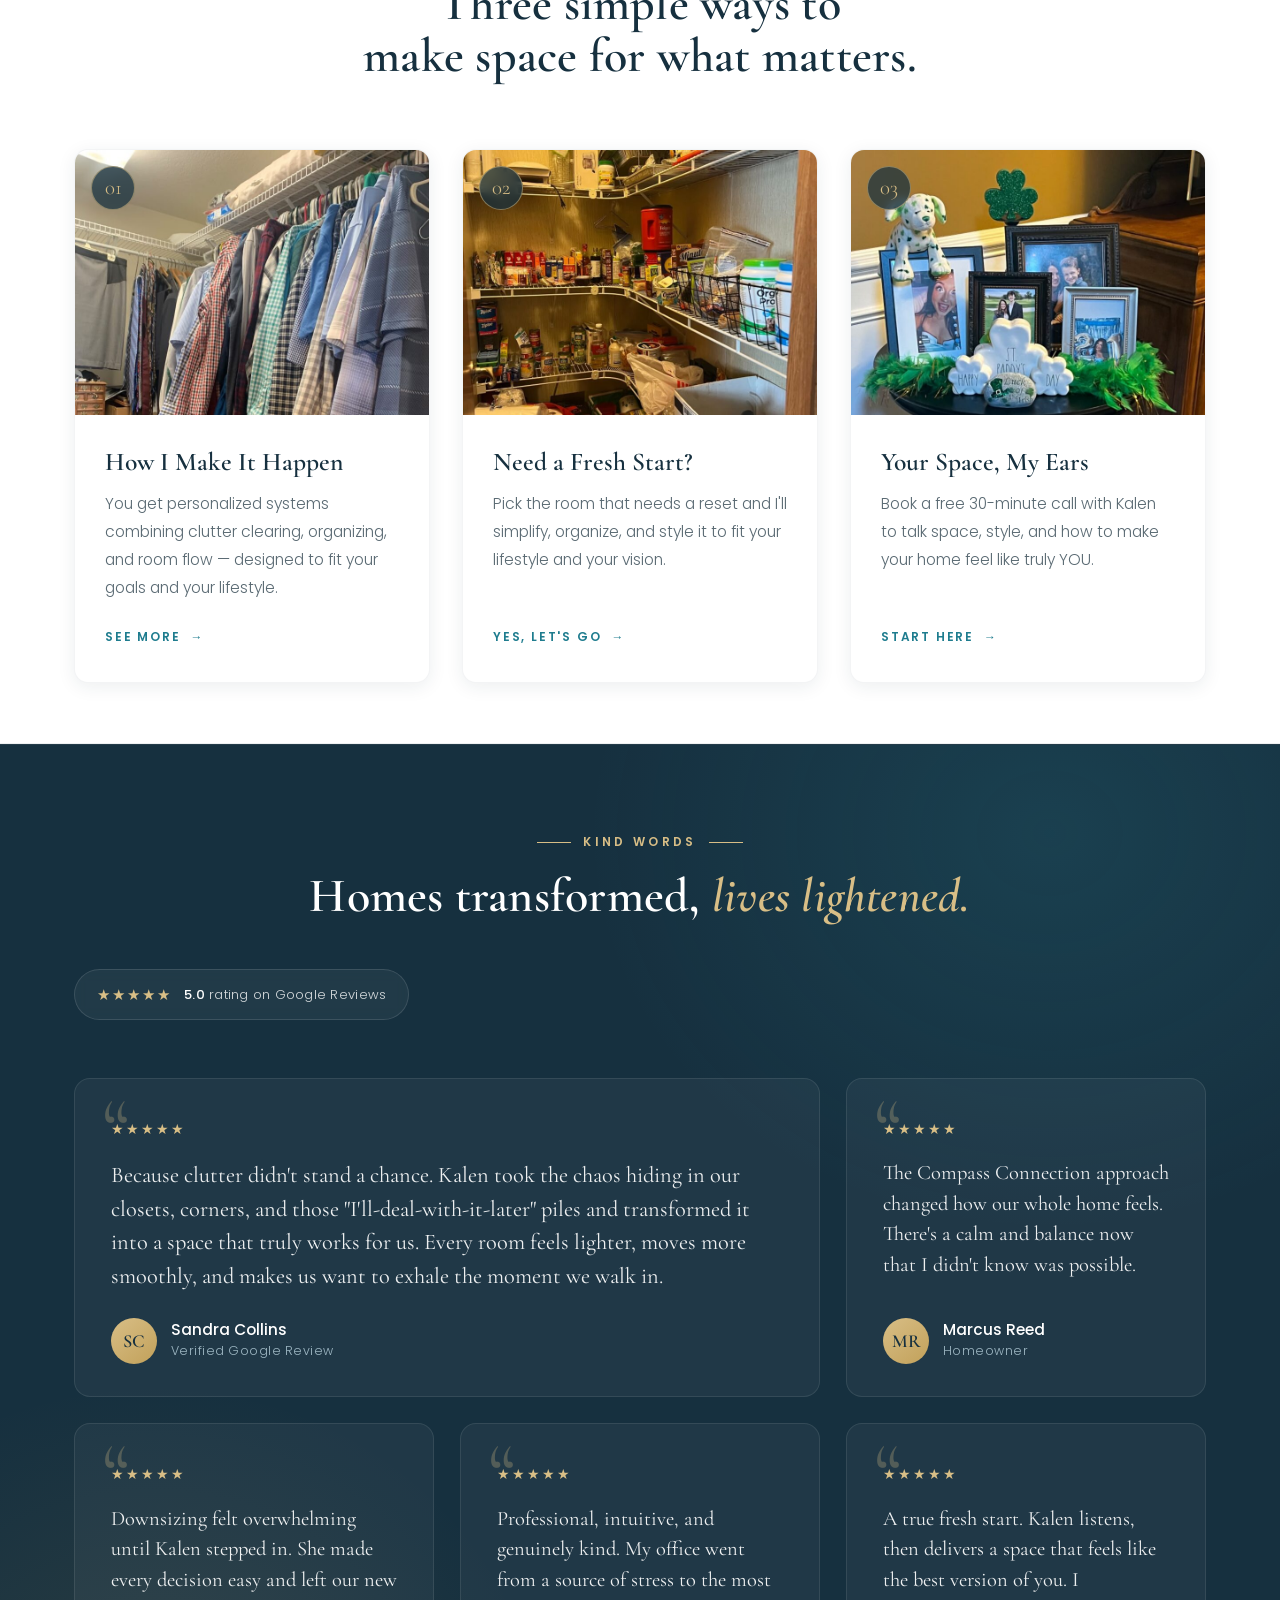
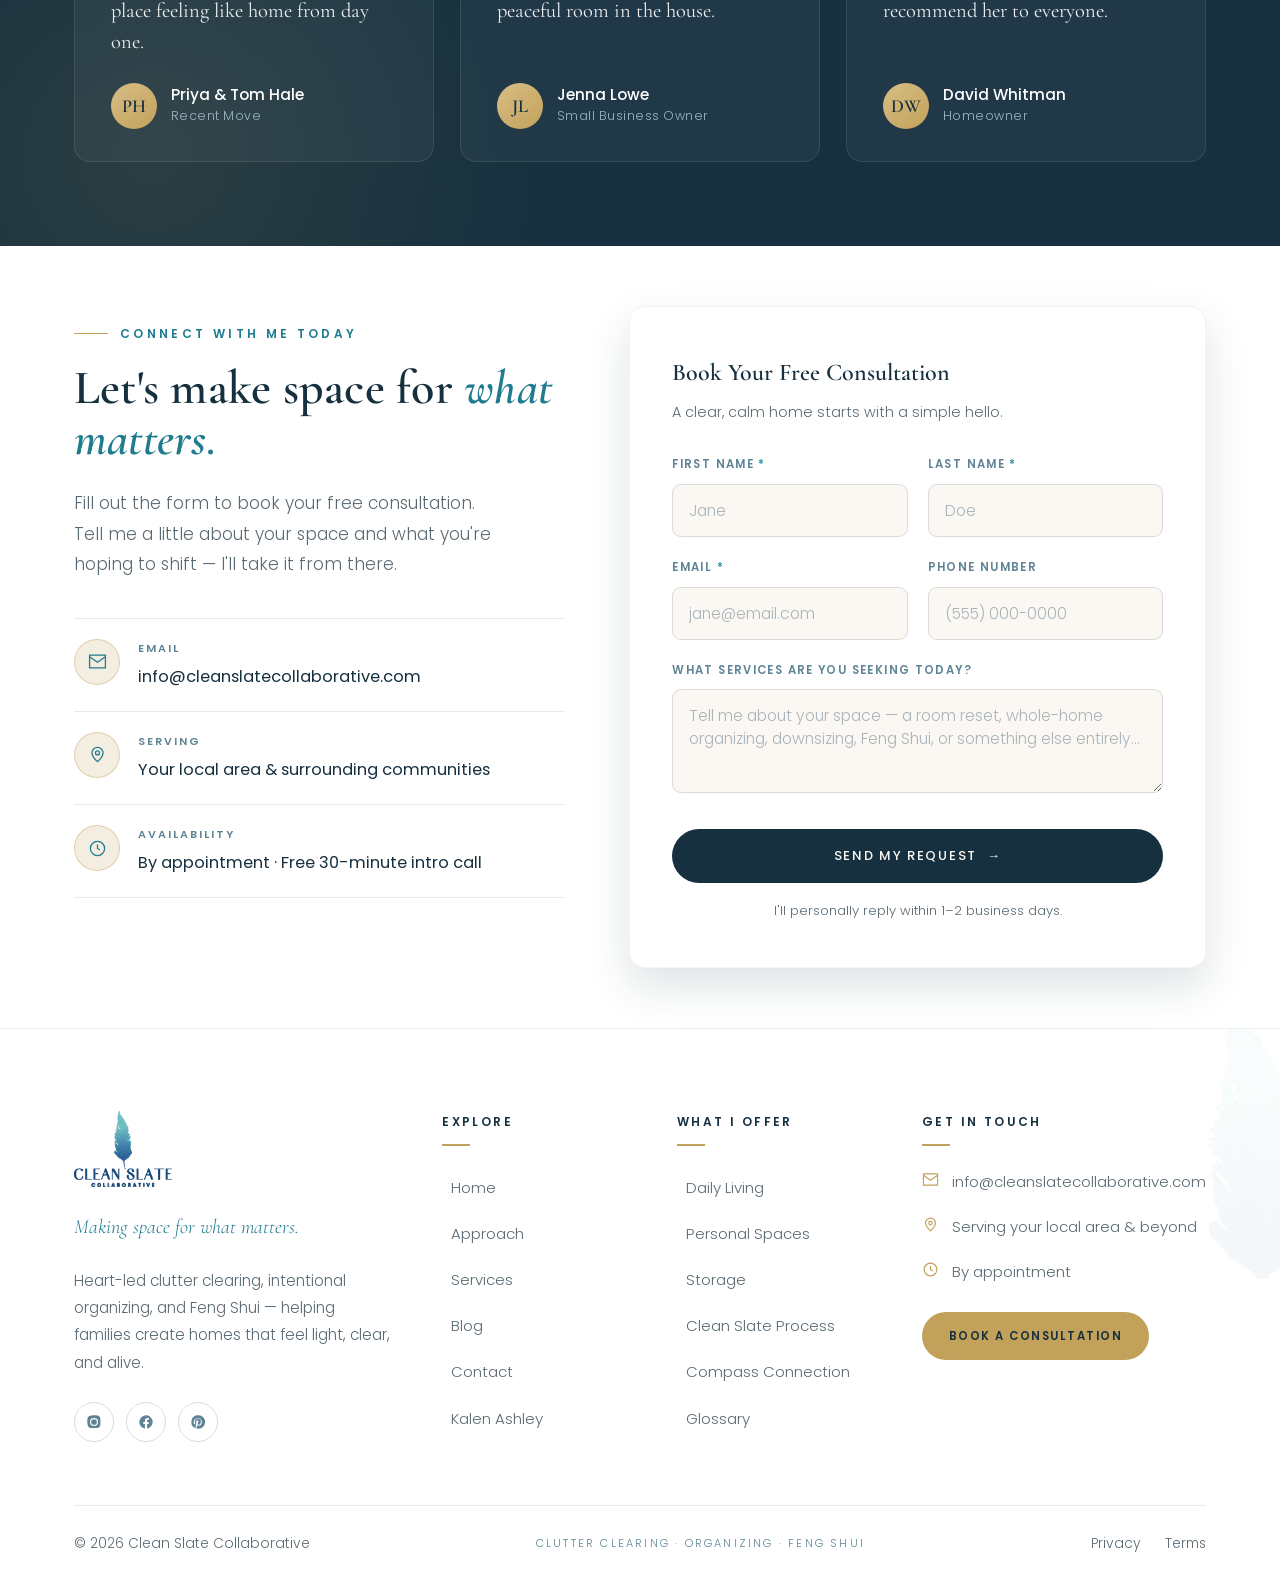
==== commit 51f7166f: "Add Before & After section with transformation showcase and statistics" ====
--- a/index.html
+++ b/index.html
@@ -973,6 +973,154 @@
       }
       .redefine .btn {
         margin-top: 38px;
+      }
+
+      /* ============ BEFORE & AFTER ============ */
+      .beforeafter {
+        padding: 64px 0 66px;
+        background: var(--cream-2);
+        border-top: 1px solid rgba(22, 48, 63, 0.07);
+        border-bottom: 1px solid rgba(22, 48, 63, 0.07);
+        position: relative;
+        overflow: hidden;
+      }
+      .ba-head {
+        text-align: center;
+        max-width: 720px;
+        margin: 0 auto 48px;
+      }
+      .ba-head h2 {
+        margin-top: 18px;
+      }
+      .ba-head p {
+        margin-top: 20px;
+        color: var(--ink-soft);
+        font-size: 1.06rem;
+        font-weight: 300;
+      }
+      .ba-showcase {
+        max-width: 1000px;
+        margin: 0 auto;
+        position: relative;
+      }
+      .ba-block {
+        position: absolute;
+        left: -22px;
+        top: -22px;
+        width: 118px;
+        height: 118px;
+        background: linear-gradient(150deg, var(--sand), var(--cream));
+        border: 1px solid var(--gold);
+        border-radius: 8px;
+        z-index: 0;
+      }
+      .ba-teal {
+        position: absolute;
+        right: -20px;
+        bottom: -20px;
+        width: 118px;
+        height: 118px;
+        background: var(--teal);
+        opacity: 0.14;
+        border-radius: 8px;
+        z-index: 0;
+      }
+      .ba-frame {
+        position: relative;
+        z-index: 1;
+        border-radius: 14px;
+        overflow: hidden;
+        box-shadow: var(--shadow-lg);
+        border: 6px solid #fff;
+        background: #fff;
+      }
+      .ba-frame img {
+        width: 100%;
+        height: auto;
+      }
+      .ba-caption {
+        display: flex;
+        align-items: center;
+        justify-content: center;
+        flex-wrap: wrap;
+        gap: 8px 16px;
+        margin-top: 28px;
+        font-family: var(--serif);
+        font-style: italic;
+        font-size: 1.24rem;
+        color: var(--navy);
+      }
+      .ba-caption .loc {
+        font-family: var(--sans);
+        font-style: normal;
+        font-size: 11px;
+        letter-spacing: 0.16em;
+        text-transform: uppercase;
+        color: var(--teal-deep);
+        font-weight: 600;
+        border-left: 1px solid rgba(194, 161, 90, 0.6);
+        padding-left: 16px;
+      }
+      .ba-stats {
+        display: flex;
+        flex-wrap: wrap;
+        justify-content: center;
+        gap: 20px;
+        margin: 46px auto 0;
+        max-width: 820px;
+      }
+      .ba-stat {
+        flex: 1 1 210px;
+        background: #fff;
+        border: 1px solid rgba(22, 48, 63, 0.06);
+        border-radius: 12px;
+        padding: 26px 22px;
+        text-align: center;
+        box-shadow: var(--shadow-sm);
+        transition: 0.45s var(--ease);
+      }
+      .ba-stat:hover {
+        transform: translateY(-6px);
+        box-shadow: var(--shadow-md);
+      }
+      .ba-stat .num {
+        font-family: var(--serif);
+        font-weight: 600;
+        font-size: 2.2rem;
+        color: var(--teal-deep);
+        line-height: 1;
+      }
+      .ba-stat .lbl {
+        font-size: 0.88rem;
+        color: var(--ink-soft);
+        margin-top: 10px;
+        font-weight: 300;
+      }
+      .ba-cta {
+        text-align: center;
+        margin-top: 48px;
+      }
+      @media (max-width: 560px) {
+        .ba-block,
+        .ba-teal {
+          width: 78px;
+          height: 78px;
+          left: -12px;
+          top: -12px;
+        }
+        .ba-teal {
+          right: -12px;
+          bottom: -12px;
+          left: auto;
+          top: auto;
+        }
+        .ba-caption {
+          font-size: 1.1rem;
+        }
+        .ba-caption .loc {
+          border-left: none;
+          padding-left: 0;
+        }
       }
 
       /* ============ WAYS / CARDS (three-column) ============ */
@@ -2028,6 +2176,57 @@
       </div>
     </section>
 
+    <!-- ============ BEFORE & AFTER ============ -->
+    <section class="beforeafter" id="transformations">
+      <div class="container">
+        <div class="ba-head">
+          <span class="eyebrow center reveal">Before &amp; After</span>
+          <h2 class="s-title reveal">
+            See what a clean slate <span class="accent">really looks like.</span>
+          </h2>
+          <p class="reveal d1">
+            This walk-in closet went from overwhelming to effortless in a single
+            session — same shelves, same square footage, an entirely different
+            feeling. No renovation, no extra storage bought. Just clarity,
+            intention, and flow.
+          </p>
+        </div>
+        <div class="ba-showcase reveal d1">
+          <span class="ba-block" aria-hidden="true"></span>
+          <span class="ba-teal" aria-hidden="true"></span>
+          <div class="ba-frame">
+            <img
+              src="assets/beforeAndAfter.png"
+              alt="A cluttered walk-in closet before, transformed into a calm, color-organized closet after"
+            />
+          </div>
+        </div>
+        <div class="ba-caption reveal d1">
+          Walk-In Closet Transformation
+          <span class="loc">The Clean Slate Process</span>
+        </div>
+        <div class="ba-stats">
+          <div class="ba-stat reveal">
+            <div class="num">1</div>
+            <div class="lbl">Session, start to finish</div>
+          </div>
+          <div class="ba-stat reveal d1">
+            <div class="num">$0</div>
+            <div class="lbl">New storage purchased</div>
+          </div>
+          <div class="ba-stat reveal d2">
+            <div class="num">100%</div>
+            <div class="lbl">Space made usable again</div>
+          </div>
+        </div>
+        <div class="ba-cta reveal d1">
+          <a href="#contact" class="btn btn-gold"
+            >Start Your Transformation <span class="ar">→</span></a
+          >
+        </div>
+      </div>
+    </section>
+
     <!-- ============ WAYS / CARDS (three-column) ============ -->
     <section class="ways" id="services">
       <div class="container">
